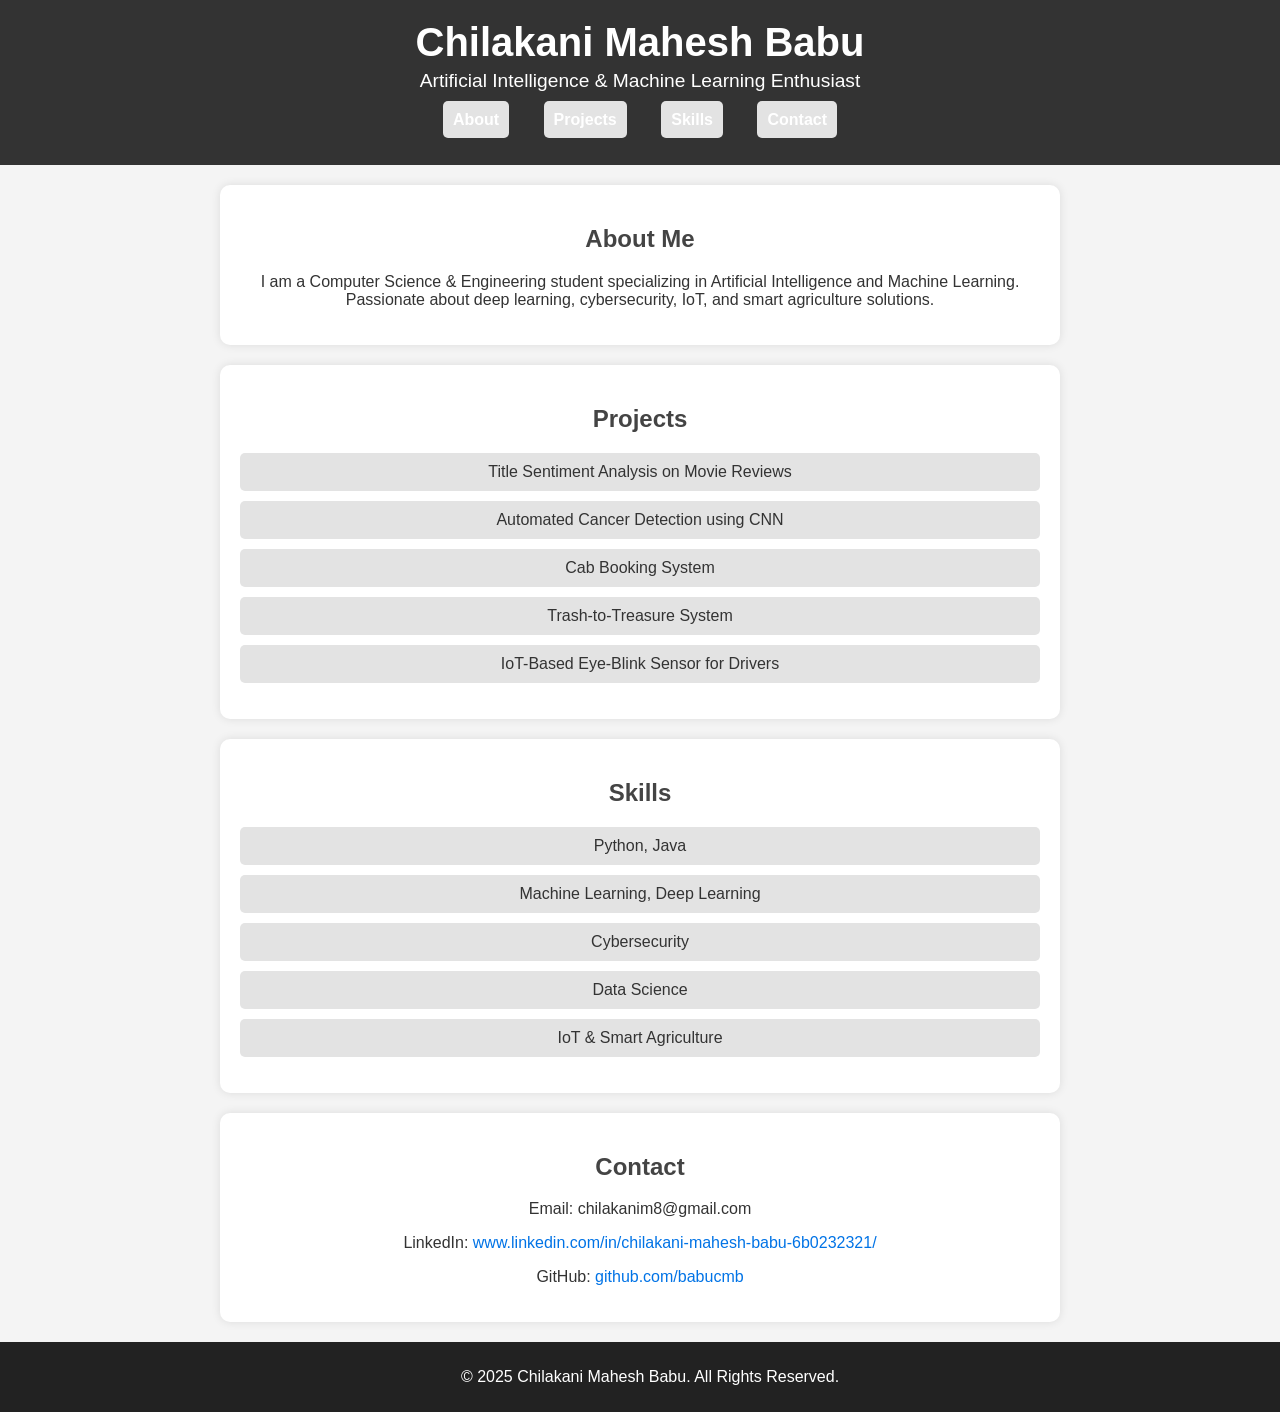
==== index.html @ f8e2cd4f "Update index.html" ====
<!DOCTYPE html>
<html lang="en">
<head>
    <meta charset="UTF-8">
    <meta name="viewport" content="width=device-width, initial-scale=1.0">
    <title>Chilakani Mahesh Babu | Portfolio</title>
    <link rel="stylesheet" href="style.css">
</head>
<body>
    <header>
        <h1>Chilakani Mahesh Babu</h1>
        <p>Artificial Intelligence & Machine Learning Enthusiast</p>
        <nav>
            <ul>
                <li><a href="#about">About</a></li>
                <li><a href="#projects">Projects</a></li>
                <li><a href="#skills">Skills</a></li>
                <li><a href="#contact">Contact</a></li>
            </ul>
        </nav>
    </header>

    <section id="about">
        <h2>About Me</h2>
        <p>I am a Computer Science & Engineering student specializing in Artificial Intelligence and Machine Learning. Passionate about deep learning, cybersecurity, IoT, and smart agriculture solutions.</p>
    </section>

    <section id="projects">
        <h2>Projects</h2>
        <ul>
            <li>Title Sentiment Analysis on Movie Reviews</li>
            <li>Automated Cancer Detection using CNN</li>
            <li>Cab Booking System</li>
            <li>Trash-to-Treasure System</li>
            <li>IoT-Based Eye-Blink Sensor for Drivers</li>
        </ul>
    </section>

    <section id="skills">
        <h2>Skills</h2>
        <ul>
            <li>Python, Java</li>
            <li>Machine Learning, Deep Learning</li>
            <li>Cybersecurity</li>
            <li>Data Science</li>
            <li>IoT & Smart Agriculture</li>
        </ul>
    </section>

    <section id="contact">
    <h2>Contact</h2>
    <p>Email: chilakanim8@gmail.com</p>
    <p>LinkedIn: <a href="https://www.linkedin.com/in/chilakani-mahesh-babu-6b0232321/" target="_blank">www.linkedin.com/in/chilakani-mahesh-babu-6b0232321/</a></p>
    <p>GitHub: <a href="https://github.com/babucmb" target="_blank">github.com/babucmb</a></p>
    
    </section>


    <footer>
        <p>&copy; 2025 Chilakani Mahesh Babu. All Rights Reserved.</p>
    </footer>
</body>
</html>
---- style.css ----
/* General Styles */
body {
    font-family: Arial, sans-serif;
    margin: 0;
    padding: 0;
    text-align: center;
    background-color: #f4f4f4;
    color: #333;
}

/* Header Styles */
header {
    background: #333;
    color: white;
    padding: 20px;
}

header h1 {
    margin: 0;
    font-size: 2.5em;
}

header p {
    font-size: 1.2em;
    margin-top: 5px;
}

/* Navigation Menu */
nav ul {
    list-style: none;
    padding: 0;
}

nav ul li {
    display: inline;
    margin: 0 15px;
}

nav ul li a {
    color: white;
    text-decoration: none;
    font-weight: bold;
}

nav ul li a:hover {
    text-decoration: underline;
}

/* Section Styling */
section {
    background: white;
    padding: 20px;
    margin: 20px auto;
    width: 80%;
    max-width: 800px;
    border-radius: 10px;
    box-shadow: 0px 0px 10px rgba(0, 0, 0, 0.1);
}

h2 {
    color: #444;
}

/* Project & Skills List */
ul {
    list-style: none;
    padding: 0;
}

ul li {
    background: #e3e3e3;
    margin: 10px 0;
    padding: 10px;
    border-radius: 5px;
}

/* Contact Section */
#contact a {
    color: #0073e6;
    text-decoration: none;
}

#contact a:hover {
    text-decoration: underline;
}

/* Footer Styles */
footer {
    background: #222;
    color: white;
    padding: 10px;
    position: relative;
    bottom: 0;
    width: 100%;
}
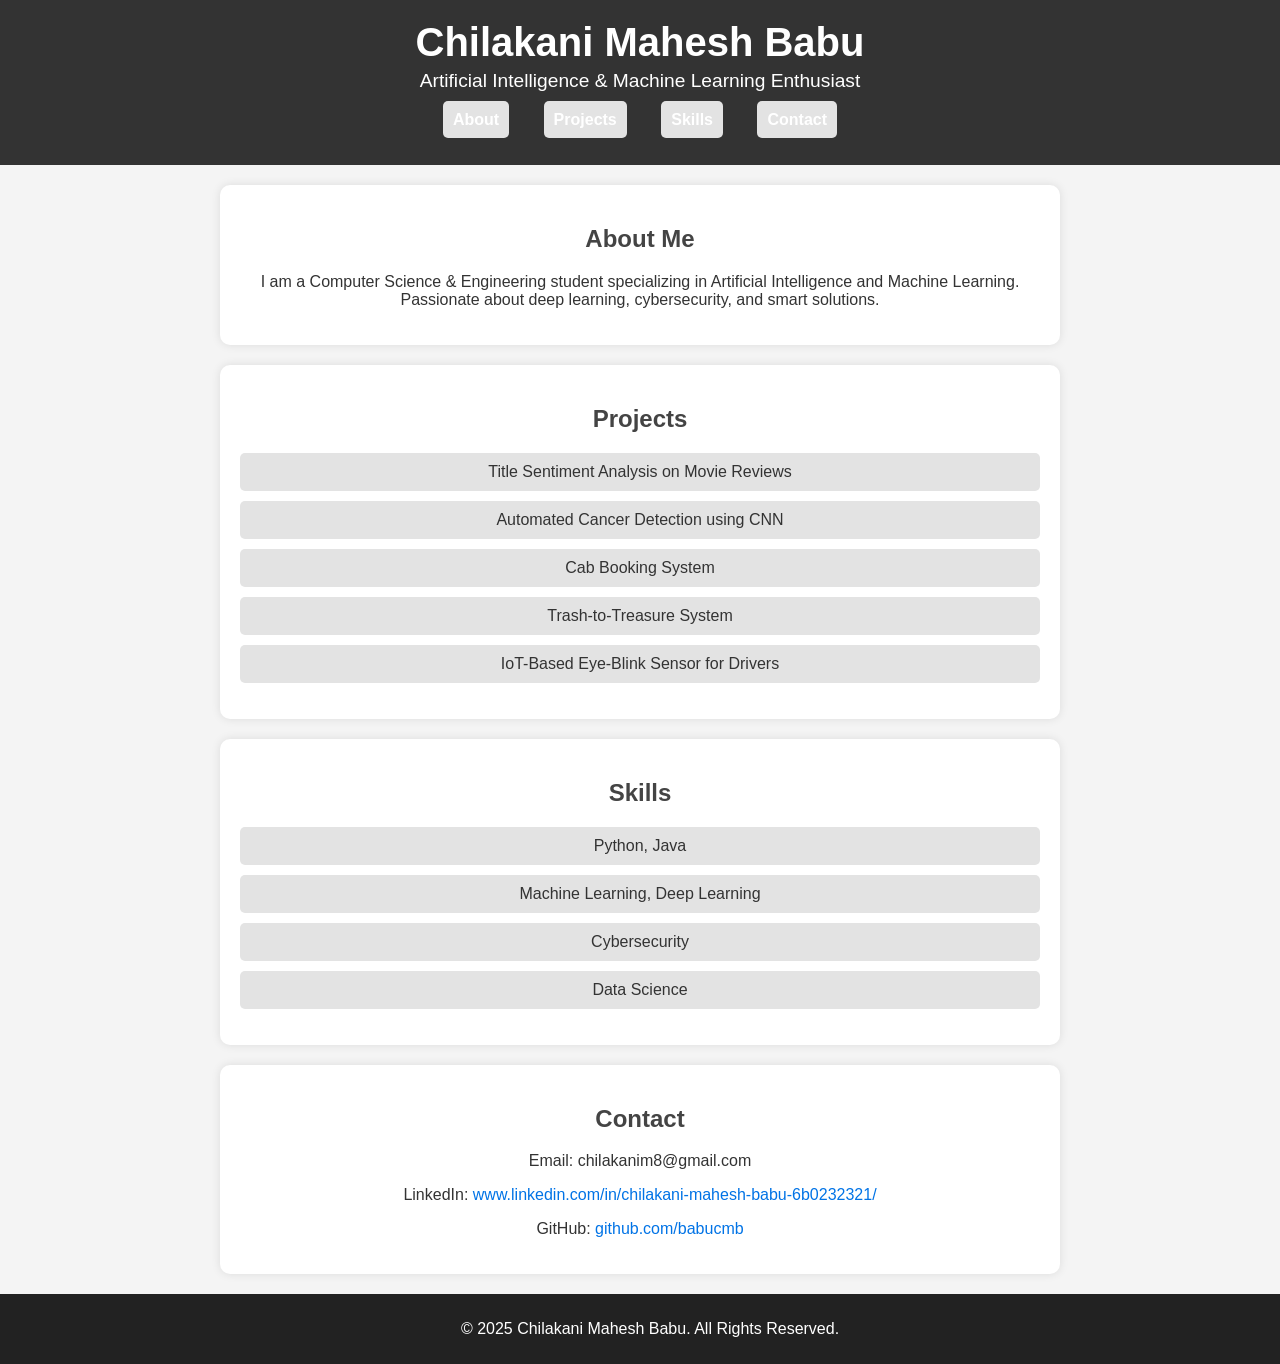
==== commit 5b76fa12: "Update index.html" ====
--- a/index.html
+++ b/index.html
@@ -22,7 +22,7 @@
 
     <section id="about">
         <h2>About Me</h2>
-        <p>I am a Computer Science & Engineering student specializing in Artificial Intelligence and Machine Learning. Passionate about deep learning, cybersecurity, IoT, and smart agriculture solutions.</p>
+        <p>I am a Computer Science & Engineering student specializing in Artificial Intelligence and Machine Learning. Passionate about deep learning, cybersecurity, and smart solutions.</p>
     </section>
 
     <section id="projects">
@@ -43,18 +43,15 @@
             <li>Machine Learning, Deep Learning</li>
             <li>Cybersecurity</li>
             <li>Data Science</li>
-            <li>IoT & Smart Agriculture</li>
         </ul>
     </section>
 
     <section id="contact">
-    <h2>Contact</h2>
-    <p>Email: chilakanim8@gmail.com</p>
-    <p>LinkedIn: <a href="https://www.linkedin.com/in/chilakani-mahesh-babu-6b0232321/" target="_blank">www.linkedin.com/in/chilakani-mahesh-babu-6b0232321/</a></p>
-    <p>GitHub: <a href="https://github.com/babucmb" target="_blank">github.com/babucmb</a></p>
-    
+        <h2>Contact</h2>
+        <p>Email: chilakanim8@gmail.com</p>
+        <p>LinkedIn: <a href="https://www.linkedin.com/in/chilakani-mahesh-babu-6b0232321/" target="_blank">www.linkedin.com/in/chilakani-mahesh-babu-6b0232321/</a></p>
+        <p>GitHub: <a href="https://github.com/babucmb" target="_blank">github.com/babucmb</a></p>
     </section>
-
 
     <footer>
         <p>&copy; 2025 Chilakani Mahesh Babu. All Rights Reserved.</p>
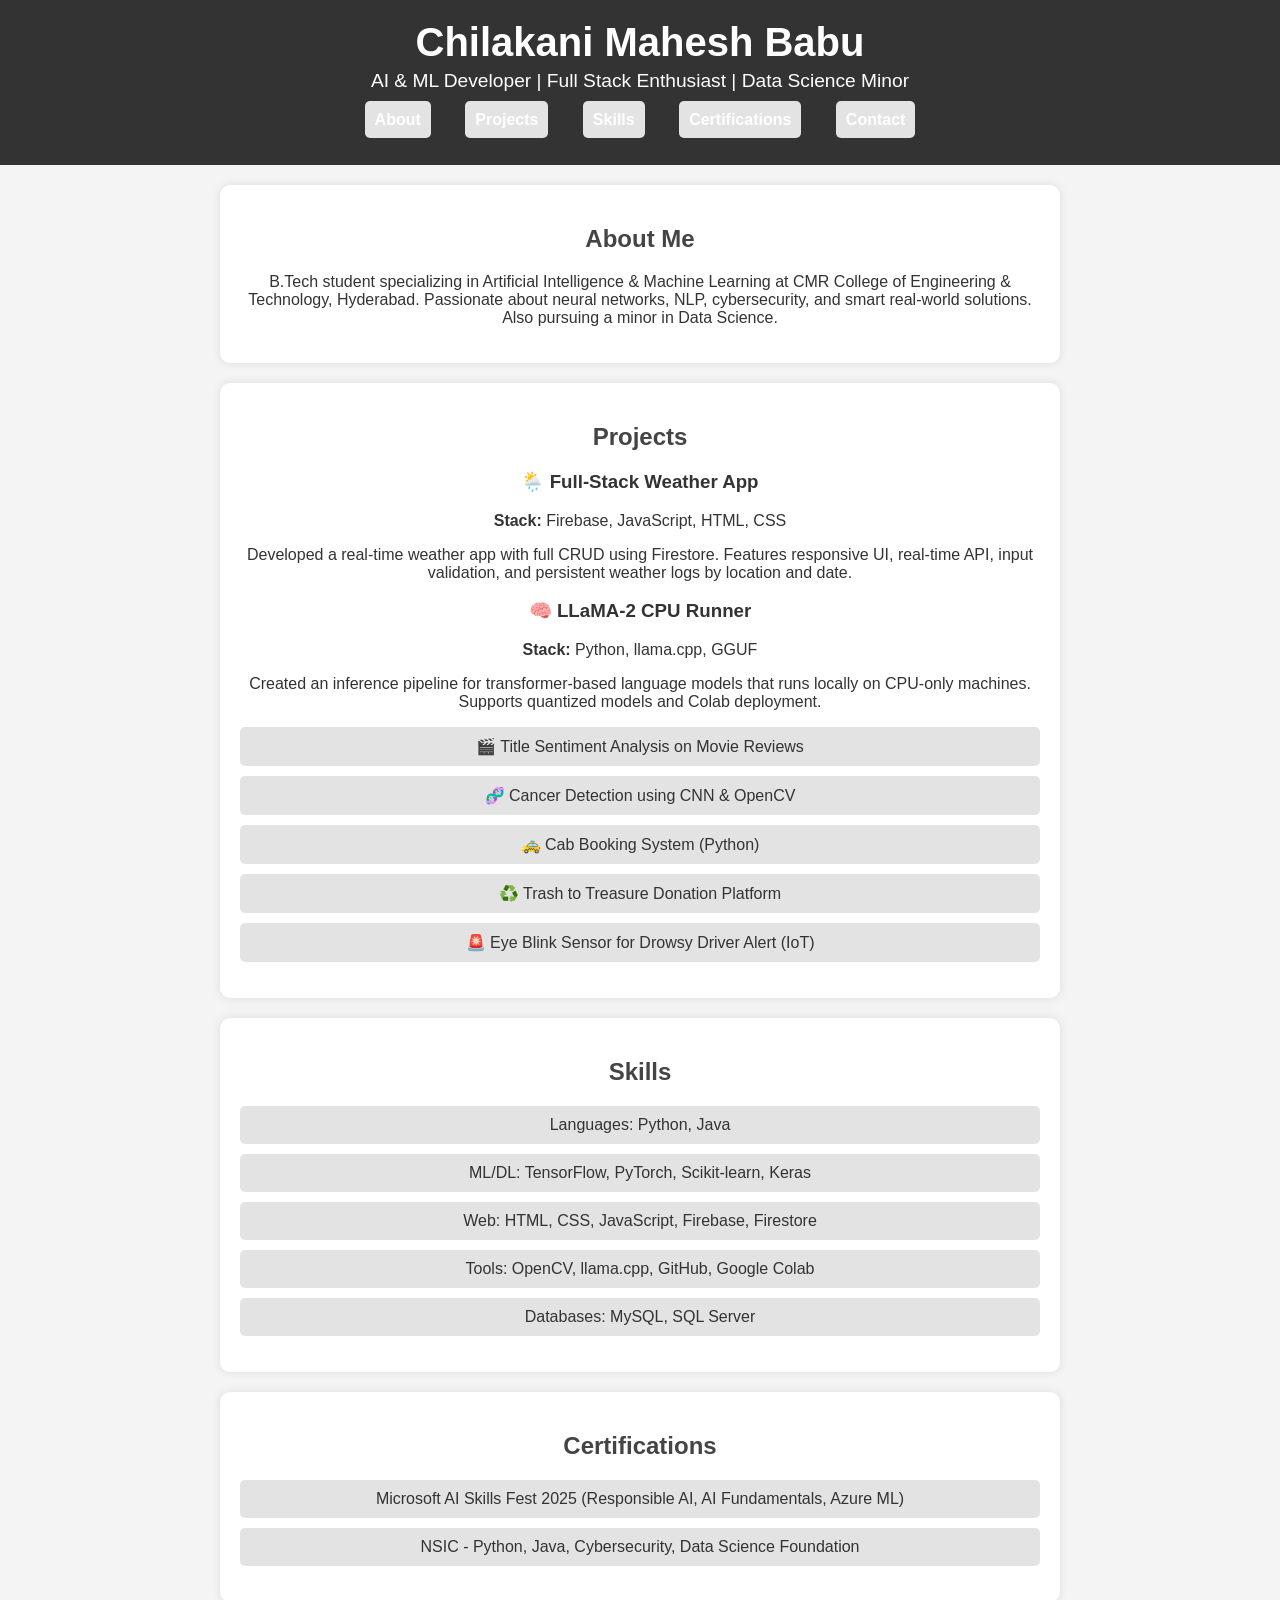
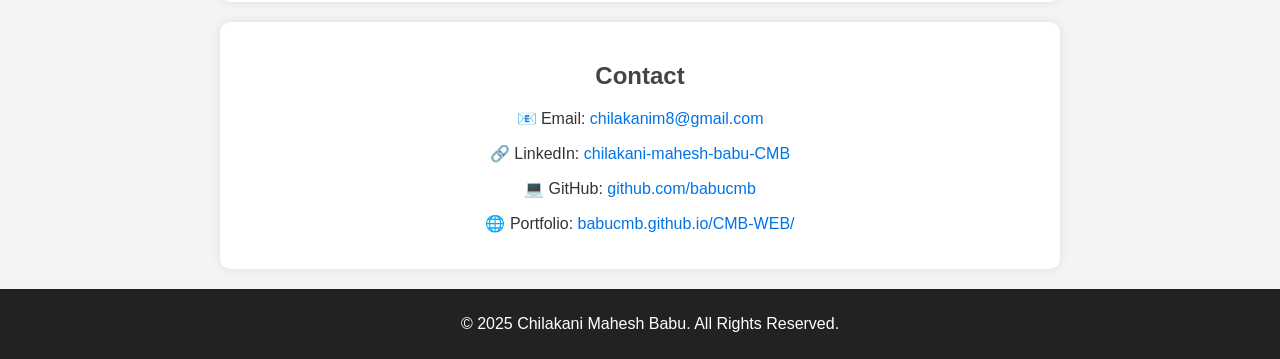
==== commit 5a57b5b9: "Update index.html" ====
--- a/index.html
+++ b/index.html
@@ -1,60 +1,81 @@
 <!DOCTYPE html>
 <html lang="en">
 <head>
-    <meta charset="UTF-8">
-    <meta name="viewport" content="width=device-width, initial-scale=1.0">
-    <title>Chilakani Mahesh Babu | Portfolio</title>
-    <link rel="stylesheet" href="style.css">
+  <meta charset="UTF-8" />
+  <meta name="viewport" content="width=device-width, initial-scale=1.0"/>
+  <title>Chilakani Mahesh Babu | AI/ML Portfolio</title>
+  <link rel="stylesheet" href="style.css"/>
 </head>
 <body>
-    <header>
-        <h1>Chilakani Mahesh Babu</h1>
-        <p>Artificial Intelligence & Machine Learning Enthusiast</p>
-        <nav>
-            <ul>
-                <li><a href="#about">About</a></li>
-                <li><a href="#projects">Projects</a></li>
-                <li><a href="#skills">Skills</a></li>
-                <li><a href="#contact">Contact</a></li>
-            </ul>
-        </nav>
-    </header>
+  <header>
+    <h1>Chilakani Mahesh Babu</h1>
+    <p>AI & ML Developer | Full Stack Enthusiast | Data Science Minor</p>
+    <nav>
+      <ul>
+        <li><a href="#about">About</a></li>
+        <li><a href="#projects">Projects</a></li>
+        <li><a href="#skills">Skills</a></li>
+        <li><a href="#certifications">Certifications</a></li>
+        <li><a href="#contact">Contact</a></li>
+      </ul>
+    </nav>
+  </header>
 
-    <section id="about">
-        <h2>About Me</h2>
-        <p>I am a Computer Science & Engineering student specializing in Artificial Intelligence and Machine Learning. Passionate about deep learning, cybersecurity, and smart solutions.</p>
-    </section>
+  <section id="about">
+    <h2>About Me</h2>
+    <p>B.Tech student specializing in Artificial Intelligence & Machine Learning at CMR College of Engineering & Technology, Hyderabad. Passionate about neural networks, NLP, cybersecurity, and smart real-world solutions. Also pursuing a minor in Data Science.</p>
+  </section>
 
-    <section id="projects">
-        <h2>Projects</h2>
-        <ul>
-            <li>Title Sentiment Analysis on Movie Reviews</li>
-            <li>Automated Cancer Detection using CNN</li>
-            <li>Cab Booking System</li>
-            <li>Trash-to-Treasure System</li>
-            <li>IoT-Based Eye-Blink Sensor for Drivers</li>
-        </ul>
-    </section>
+  <section id="projects">
+    <h2>Projects</h2>
+    <div class="project-card">
+      <h3>🌦️ Full-Stack Weather App</h3>
+      <p><strong>Stack:</strong> Firebase, JavaScript, HTML, CSS</p>
+      <p>Developed a real-time weather app with full CRUD using Firestore. Features responsive UI, real-time API, input validation, and persistent weather logs by location and date.</p>
+    </div>
+    <div class="project-card">
+      <h3>🧠 LLaMA-2 CPU Runner</h3>
+      <p><strong>Stack:</strong> Python, llama.cpp, GGUF</p>
+      <p>Created an inference pipeline for transformer-based language models that runs locally on CPU-only machines. Supports quantized models and Colab deployment.</p>
+    </div>
+    <ul>
+      <li>🎬 Title Sentiment Analysis on Movie Reviews</li>
+      <li>🧬 Cancer Detection using CNN & OpenCV</li>
+      <li>🚕 Cab Booking System (Python)</li>
+      <li>♻️ Trash to Treasure Donation Platform</li>
+      <li>🚨 Eye Blink Sensor for Drowsy Driver Alert (IoT)</li>
+    </ul>
+  </section>
 
-    <section id="skills">
-        <h2>Skills</h2>
-        <ul>
-            <li>Python, Java</li>
-            <li>Machine Learning, Deep Learning</li>
-            <li>Cybersecurity</li>
-            <li>Data Science</li>
-        </ul>
-    </section>
+  <section id="skills">
+    <h2>Skills</h2>
+    <ul class="skills-list">
+      <li>Languages: Python, Java</li>
+      <li>ML/DL: TensorFlow, PyTorch, Scikit-learn, Keras</li>
+      <li>Web: HTML, CSS, JavaScript, Firebase, Firestore</li>
+      <li>Tools: OpenCV, llama.cpp, GitHub, Google Colab</li>
+      <li>Databases: MySQL, SQL Server</li>
+    </ul>
+  </section>
 
-    <section id="contact">
-        <h2>Contact</h2>
-        <p>Email: chilakanim8@gmail.com</p>
-        <p>LinkedIn: <a href="https://www.linkedin.com/in/chilakani-mahesh-babu-6b0232321/" target="_blank">www.linkedin.com/in/chilakani-mahesh-babu-6b0232321/</a></p>
-        <p>GitHub: <a href="https://github.com/babucmb" target="_blank">github.com/babucmb</a></p>
-    </section>
+  <section id="certifications">
+    <h2>Certifications</h2>
+    <ul class="skills-list">
+      <li>Microsoft AI Skills Fest 2025 (Responsible AI, AI Fundamentals, Azure ML)</li>
+      <li>NSIC - Python, Java, Cybersecurity, Data Science Foundation</li>
+    </ul>
+  </section>
 
-    <footer>
-        <p>&copy; 2025 Chilakani Mahesh Babu. All Rights Reserved.</p>
-    </footer>
+  <section id="contact">
+    <h2>Contact</h2>
+    <p>📧 Email: <a href="mailto:chilakanim8@gmail.com">chilakanim8@gmail.com</a></p>
+    <p>🔗 LinkedIn: <a href="https://linkedin.com/in/chilakani-mahesh-babu-CMB" target="_blank">chilakani-mahesh-babu-CMB</a></p>
+    <p>💻 GitHub: <a href="https://github.com/babucmb" target="_blank">github.com/babucmb</a></p>
+    <p>🌐 Portfolio: <a href="https://babucmb.github.io/CMB-WEB/" target="_blank">babucmb.github.io/CMB-WEB/</a></p>
+  </section>
+
+  <footer>
+    <p>&copy; 2025 Chilakani Mahesh Babu. All Rights Reserved.</p>
+  </footer>
 </body>
 </html>
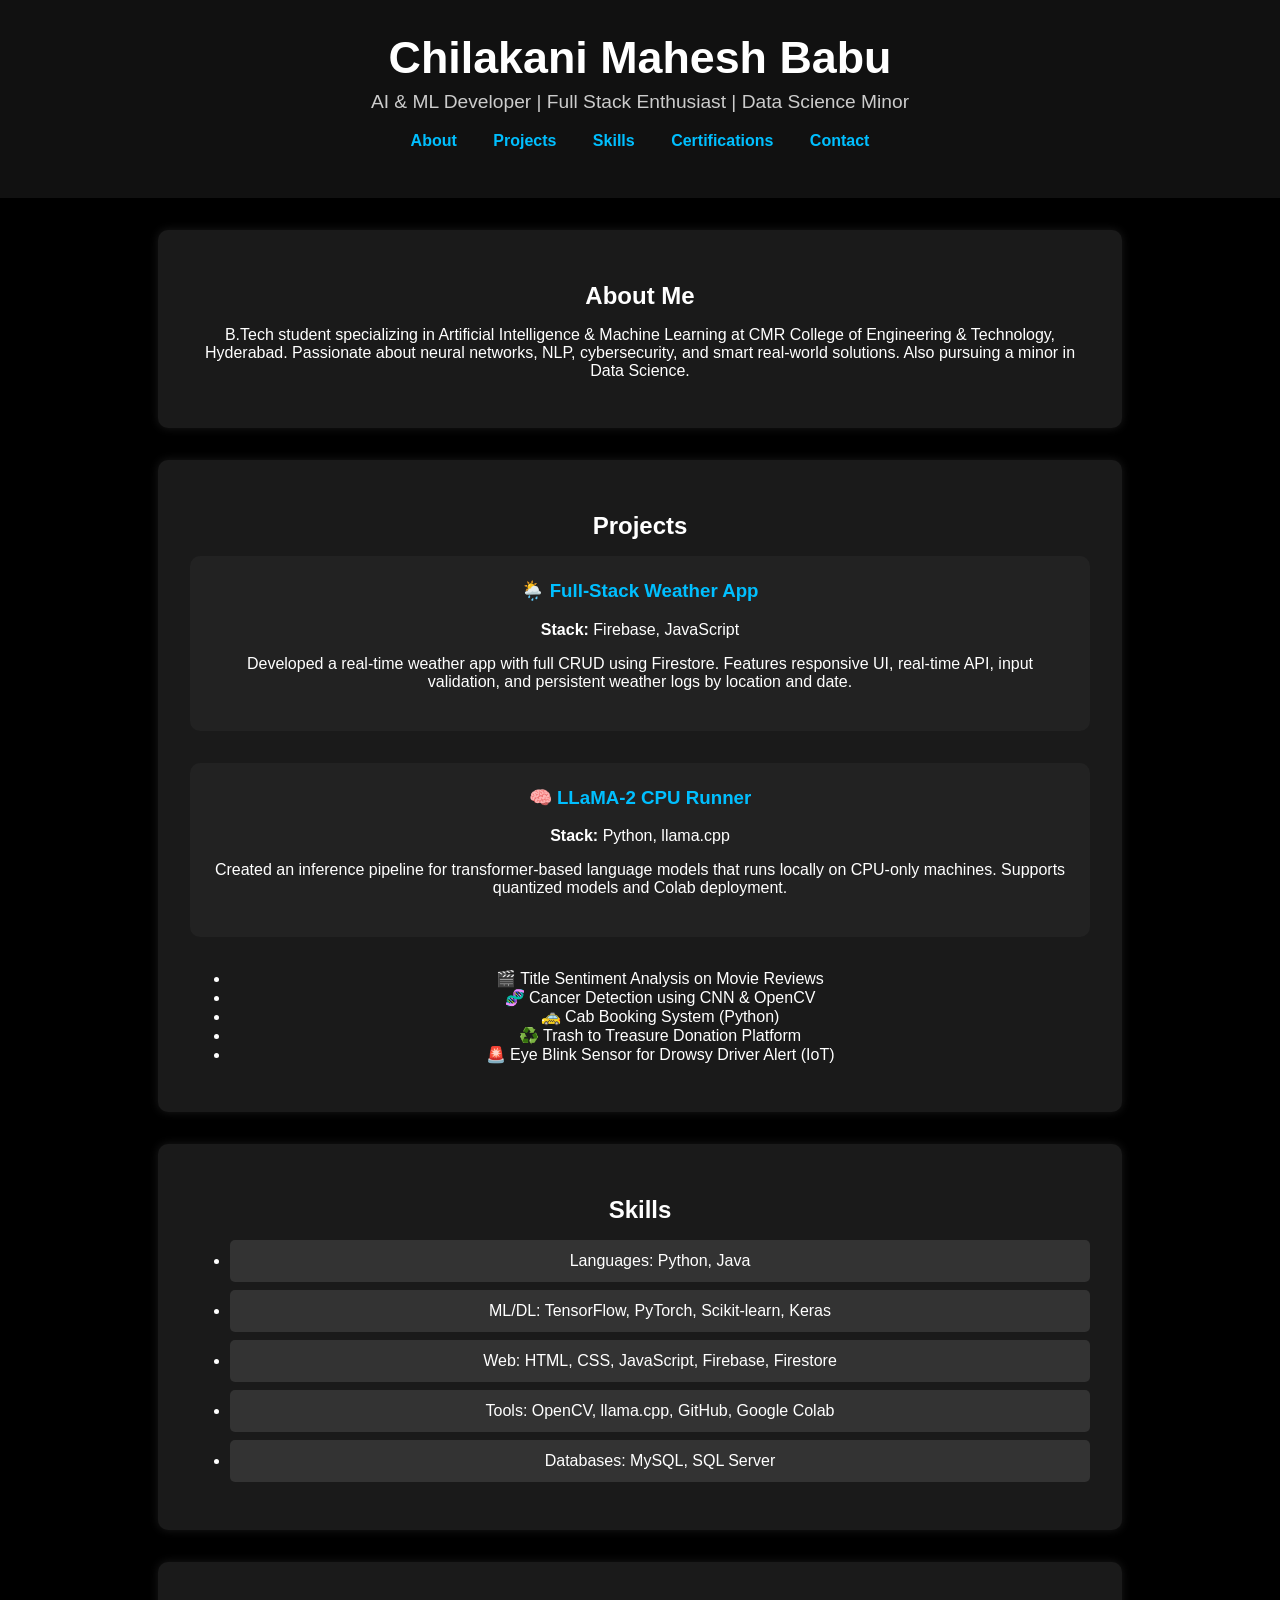
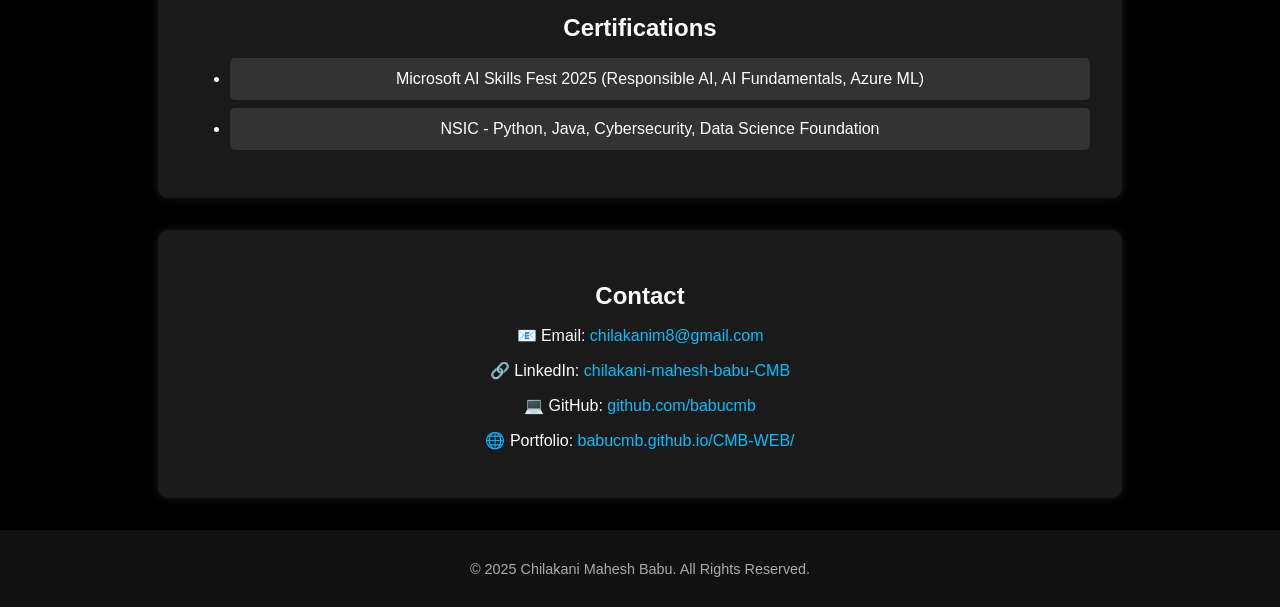
==== commit 631660f2: "Update index.html" ====
--- a/index.html
+++ b/index.html
@@ -30,12 +30,12 @@
     <h2>Projects</h2>
     <div class="project-card">
       <h3>🌦️ Full-Stack Weather App</h3>
-      <p><strong>Stack:</strong> Firebase, JavaScript, HTML, CSS</p>
+      <p><strong>Stack:</strong> Firebase, JavaScript</p>
       <p>Developed a real-time weather app with full CRUD using Firestore. Features responsive UI, real-time API, input validation, and persistent weather logs by location and date.</p>
     </div>
     <div class="project-card">
       <h3>🧠 LLaMA-2 CPU Runner</h3>
-      <p><strong>Stack:</strong> Python, llama.cpp, GGUF</p>
+      <p><strong>Stack:</strong> Python, llama.cpp</p>
       <p>Created an inference pipeline for transformer-based language models that runs locally on CPU-only machines. Supports quantized models and Colab deployment.</p>
     </div>
     <ul>
--- a/style.css
+++ b/style.css
@@ -1,95 +1,90 @@
-/* General Styles */
+/* Base Styling */
 body {
-    font-family: Arial, sans-serif;
-    margin: 0;
-    padding: 0;
-    text-align: center;
-    background-color: #f4f4f4;
-    color: #333;
+  margin: 0;
+  font-family: 'Segoe UI', Tahoma, Geneva, Verdana, sans-serif;
+  background-color: #000000;
+  color: #ffffff;
+  text-align: center;
 }
 
-/* Header Styles */
-header {
-    background: #333;
-    color: white;
-    padding: 20px;
+a {
+  color: #00bfff;
+  text-decoration: none;
+}
+a:hover {
+  text-decoration: underline;
 }
 
+/* Header */
+header {
+  background: #111;
+  padding: 2rem;
+}
 header h1 {
-    margin: 0;
-    font-size: 2.5em;
+  font-size: 2.8rem;
+  margin: 0;
 }
-
 header p {
-    font-size: 1.2em;
-    margin-top: 5px;
+  font-size: 1.2rem;
+  margin-top: 0.5rem;
+  color: #cccccc;
 }
-
-/* Navigation Menu */
 nav ul {
-    list-style: none;
-    padding: 0;
+  list-style: none;
+  padding: 0;
+  margin-top: 1rem;
 }
-
 nav ul li {
-    display: inline;
-    margin: 0 15px;
+  display: inline;
+  margin: 0 1rem;
 }
-
 nav ul li a {
-    color: white;
-    text-decoration: none;
-    font-weight: bold;
-}
-
-nav ul li a:hover {
-    text-decoration: underline;
+  font-weight: bold;
 }
 
 /* Section Styling */
 section {
-    background: white;
-    padding: 20px;
-    margin: 20px auto;
-    width: 80%;
-    max-width: 800px;
-    border-radius: 10px;
-    box-shadow: 0px 0px 10px rgba(0, 0, 0, 0.1);
+  margin: 2rem auto;
+  padding: 2rem;
+  max-width: 900px;
+  background: #1a1a1a;
+  border-radius: 10px;
+  box-shadow: 0 0 10px rgba(255, 255, 255, 0.1);
+}
+h2 {
+  color: #ffffff;
+  margin-bottom: 1rem;
 }
 
-h2 {
-    color: #444;
+/* Project Cards */
+.project-card {
+  background: #222;
+  padding: 1.5rem;
+  margin-bottom: 2rem;
+  border-radius: 10px;
+  transition: all 0.3s ease-in-out;
+}
+.project-card:hover {
+  transform: scale(1.02);
+  box-shadow: 0 0 20px #00bfff50;
+}
+.project-card h3 {
+  color: #00bfff;
+  margin-top: 0;
 }
 
-/* Project & Skills List */
-ul {
-    list-style: none;
-    padding: 0;
+/* Skills & Certs */
+.skills-list li {
+  background: #333;
+  padding: 0.75rem;
+  margin: 0.5rem 0;
+  border-radius: 5px;
 }
 
-ul li {
-    background: #e3e3e3;
-    margin: 10px 0;
-    padding: 10px;
-    border-radius: 5px;
+/* Footer */
+footer {
+  background: #111;
+  padding: 1rem;
+  font-size: 0.9rem;
+  color: #aaa;
 }
-
-/* Contact Section */
-#contact a {
-    color: #0073e6;
-    text-decoration: none;
-}
-
-#contact a:hover {
-    text-decoration: underline;
-}
-
-/* Footer Styles */
-footer {
-    background: #222;
-    color: white;
-    padding: 10px;
-    position: relative;
-    bottom: 0;
-    width: 100%;
-}
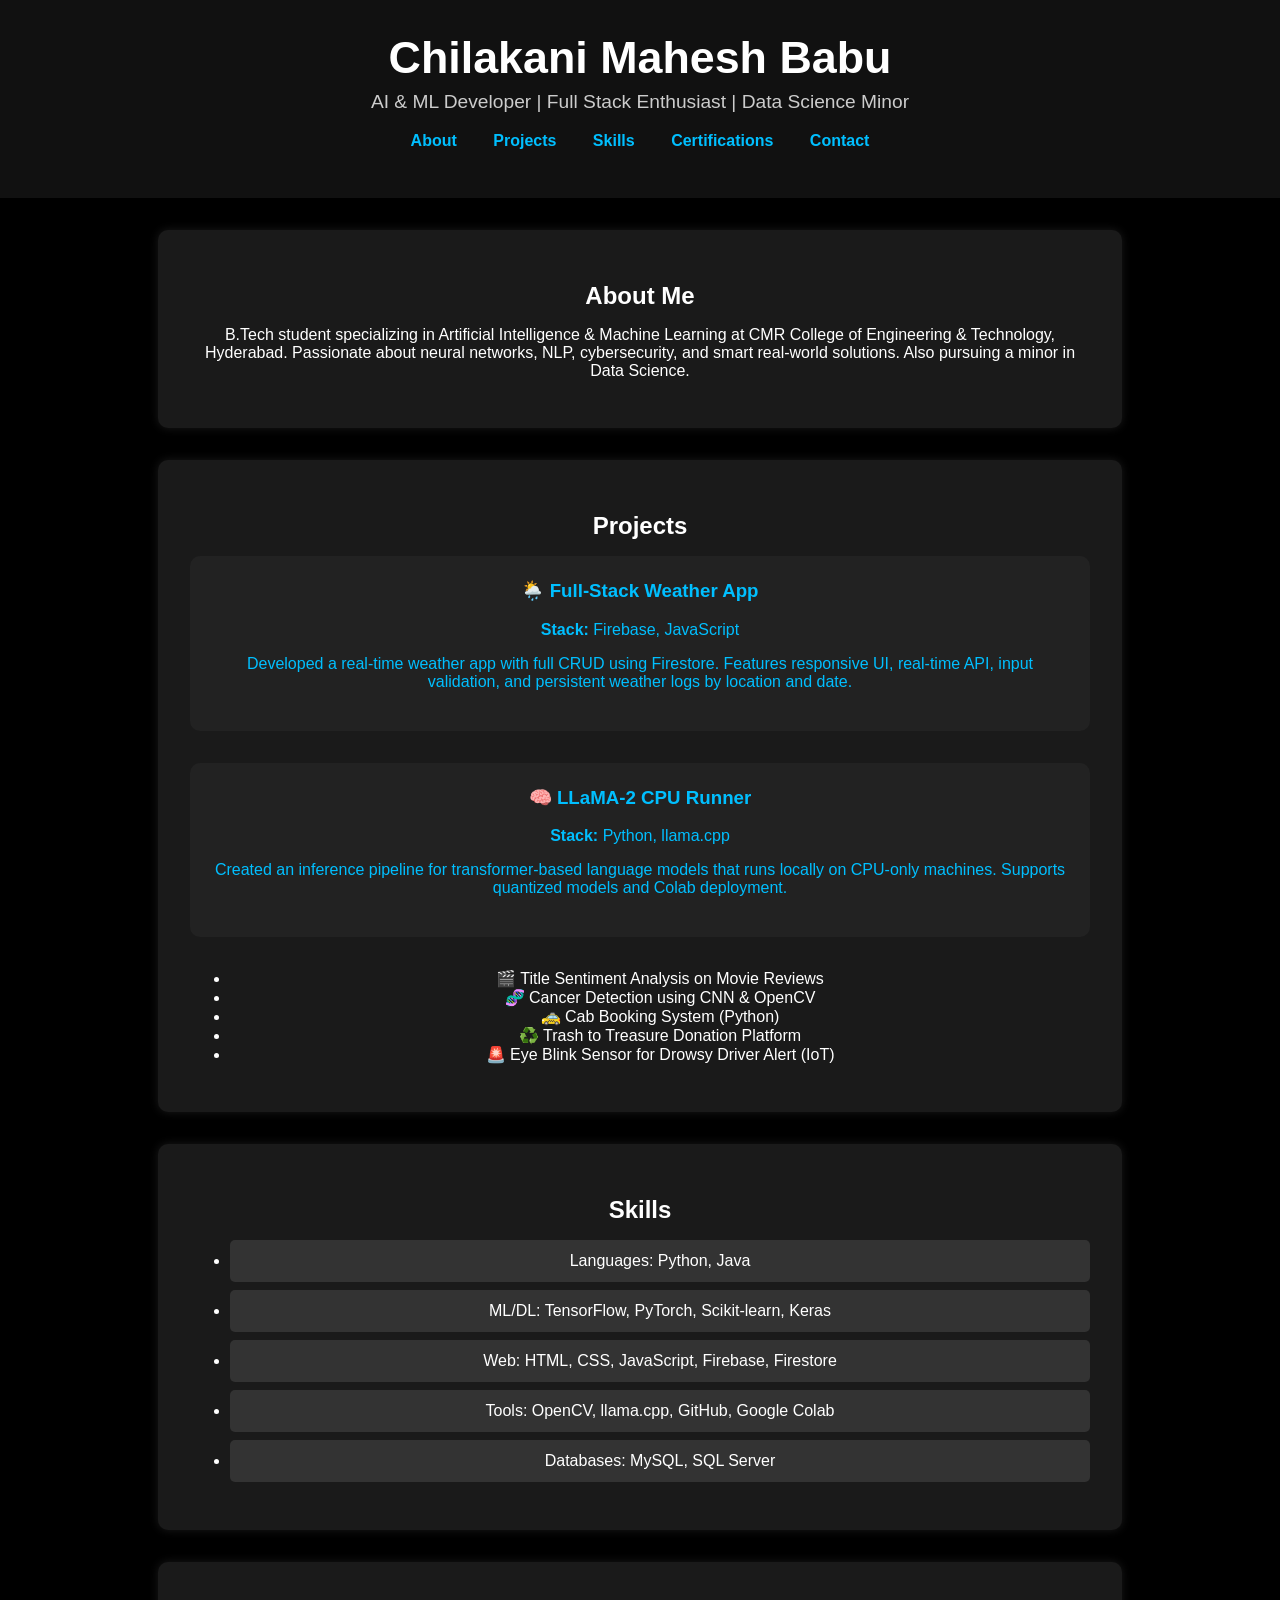
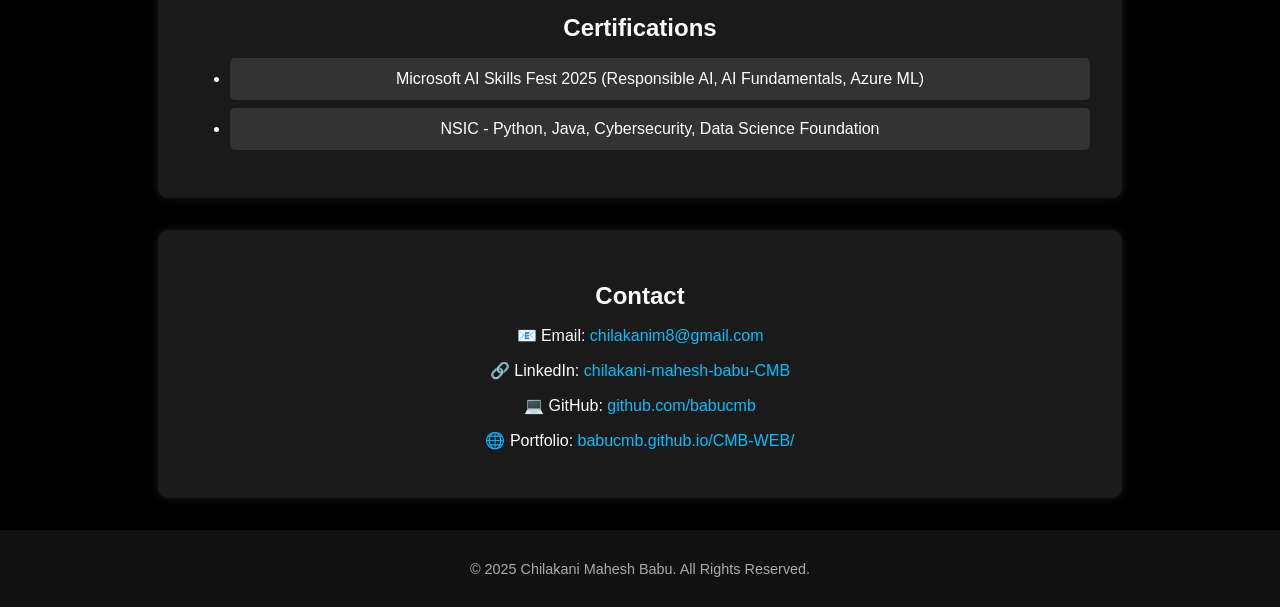
==== commit ab08cf31: "Update index.html" ====
--- a/index.html
+++ b/index.html
@@ -28,16 +28,23 @@
 
   <section id="projects">
     <h2>Projects</h2>
-    <div class="project-card">
-      <h3>🌦️ Full-Stack Weather App</h3>
-      <p><strong>Stack:</strong> Firebase, JavaScript</p>
-      <p>Developed a real-time weather app with full CRUD using Firestore. Features responsive UI, real-time API, input validation, and persistent weather logs by location and date.</p>
-    </div>
-    <div class="project-card">
-      <h3>🧠 LLaMA-2 CPU Runner</h3>
-      <p><strong>Stack:</strong> Python, llama.cpp</p>
-      <p>Created an inference pipeline for transformer-based language models that runs locally on CPU-only machines. Supports quantized models and Colab deployment.</p>
-    </div>
+
+    <a href="https://github.com/babucmb/weather_app_task_intern" target="_blank" class="project-link">
+      <div class="project-card">
+        <h3>🌦️ Full-Stack Weather App</h3>
+        <p><strong>Stack:</strong> Firebase, JavaScript</p>
+        <p>Developed a real-time weather app with full CRUD using Firestore. Features responsive UI, real-time API, input validation, and persistent weather logs by location and date.</p>
+      </div>
+    </a>
+
+    <a href="https://github.com/babucmb/LLaMA-2-CPU-Runner" target="_blank" class="project-link">
+      <div class="project-card">
+        <h3>🧠 LLaMA-2 CPU Runner</h3>
+        <p><strong>Stack:</strong> Python, llama.cpp</p>
+        <p>Created an inference pipeline for transformer-based language models that runs locally on CPU-only machines. Supports quantized models and Colab deployment.</p>
+      </div>
+    </a>
+
     <ul>
       <li>🎬 Title Sentiment Analysis on Movie Reviews</li>
       <li>🧬 Cancer Detection using CNN & OpenCV</li>
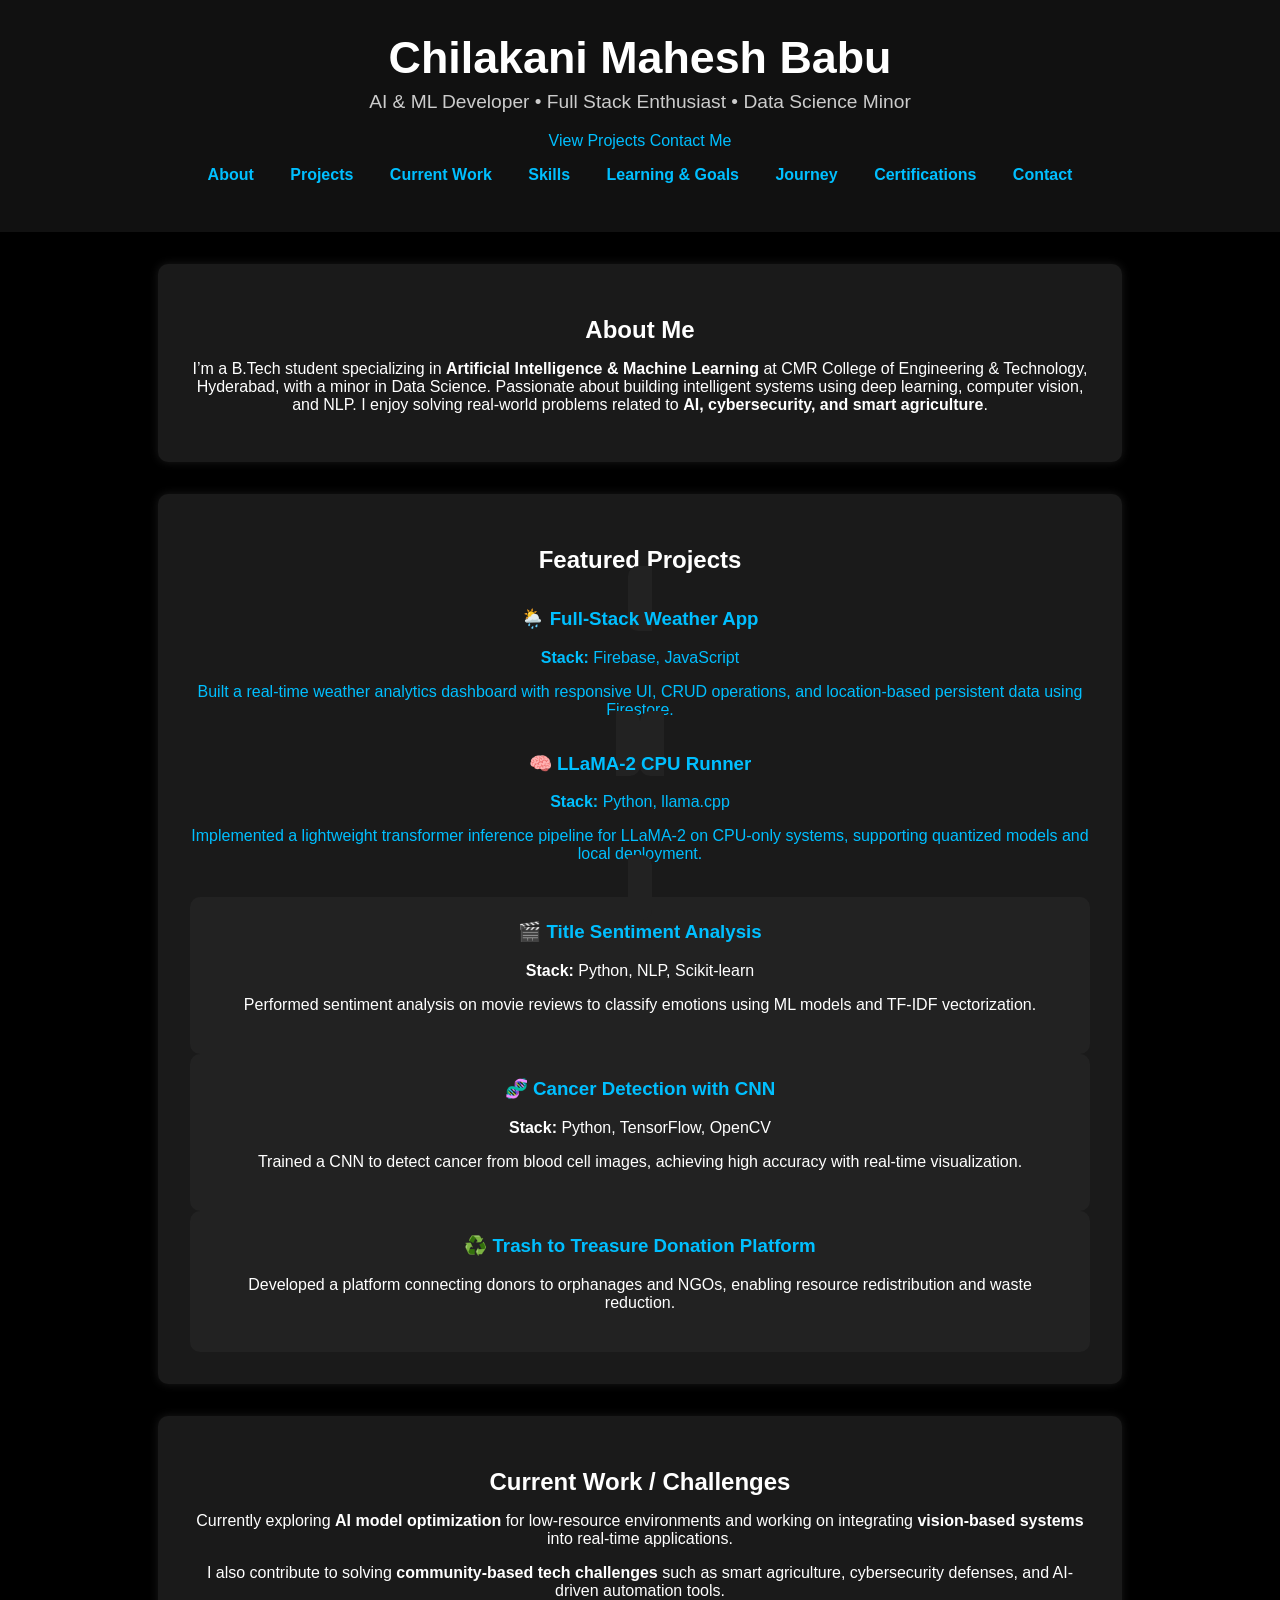
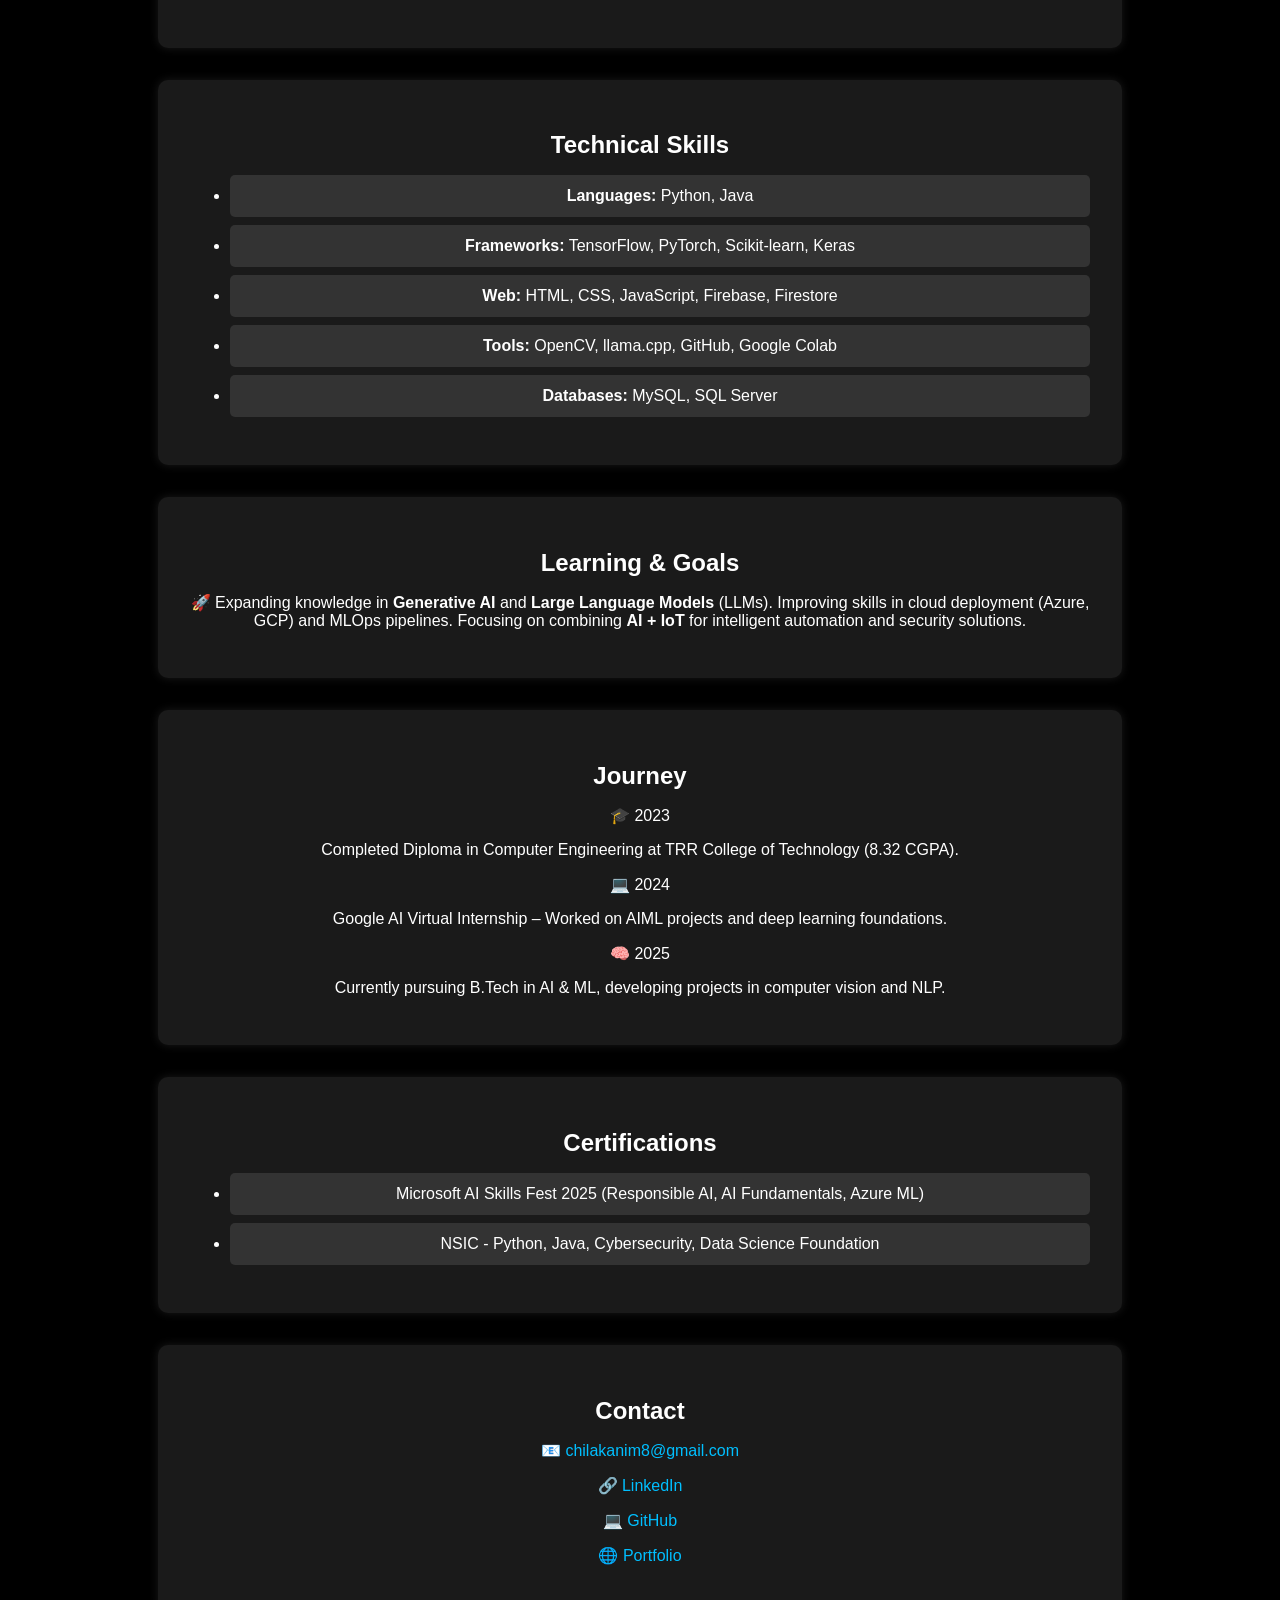
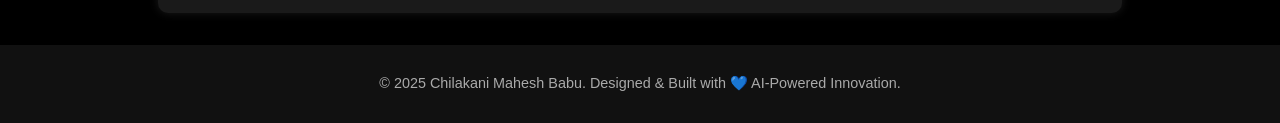
==== commit 9b69728a: "Update index.html" ====
--- a/index.html
+++ b/index.html
@@ -2,69 +2,138 @@
 <html lang="en">
 <head>
   <meta charset="UTF-8" />
-  <meta name="viewport" content="width=device-width, initial-scale=1.0"/>
-  <title>Chilakani Mahesh Babu | AI/ML Portfolio</title>
-  <link rel="stylesheet" href="style.css"/>
+  <meta name="viewport" content="width=device-width, initial-scale=1.0" />
+  <title>Chilakani Mahesh Babu | AI/ML Developer Portfolio</title>
+  <link rel="stylesheet" href="style.css" />
 </head>
 <body>
-  <header>
-    <h1>Chilakani Mahesh Babu</h1>
-    <p>AI & ML Developer | Full Stack Enthusiast | Data Science Minor</p>
+  <header class="hero">
+    <div class="hero-content">
+      <h1 class="glow">Chilakani Mahesh Babu</h1>
+      <p class="tagline">AI & ML Developer • Full Stack Enthusiast • Data Science Minor</p>
+      <div class="cta-buttons">
+        <a href="#projects" class="btn">View Projects</a>
+        <a href="#contact" class="btn btn-outline">Contact Me</a>
+      </div>
+    </div>
     <nav>
       <ul>
         <li><a href="#about">About</a></li>
         <li><a href="#projects">Projects</a></li>
+        <li><a href="#current">Current Work</a></li>
         <li><a href="#skills">Skills</a></li>
+        <li><a href="#learning">Learning & Goals</a></li>
+        <li><a href="#timeline">Journey</a></li>
         <li><a href="#certifications">Certifications</a></li>
         <li><a href="#contact">Contact</a></li>
       </ul>
     </nav>
   </header>
 
+  <!-- ABOUT -->
   <section id="about">
     <h2>About Me</h2>
-    <p>B.Tech student specializing in Artificial Intelligence & Machine Learning at CMR College of Engineering & Technology, Hyderabad. Passionate about neural networks, NLP, cybersecurity, and smart real-world solutions. Also pursuing a minor in Data Science.</p>
+    <p>
+      I’m a B.Tech student specializing in <strong>Artificial Intelligence & Machine Learning</strong> at
+      CMR College of Engineering & Technology, Hyderabad, with a minor in Data Science. 
+      Passionate about building intelligent systems using deep learning, computer vision, and NLP.
+      I enjoy solving real-world problems related to <strong>AI, cybersecurity, and smart agriculture</strong>.
+    </p>
   </section>
 
+  <!-- PROJECTS -->
   <section id="projects">
-    <h2>Projects</h2>
+    <h2>Featured Projects</h2>
 
-    <a href="https://github.com/babucmb/weather_app_task_intern" target="_blank" class="project-link">
-      <div class="project-card">
+    <div class="project-grid">
+      <a href="https://github.com/babucmb/weather_app_task_intern" target="_blank" class="project-card">
         <h3>🌦️ Full-Stack Weather App</h3>
         <p><strong>Stack:</strong> Firebase, JavaScript</p>
-        <p>Developed a real-time weather app with full CRUD using Firestore. Features responsive UI, real-time API, input validation, and persistent weather logs by location and date.</p>
-      </div>
-    </a>
+        <p>Built a real-time weather analytics dashboard with responsive UI, CRUD operations, 
+        and location-based persistent data using Firestore.</p>
+      </a>
 
-    <a href="https://github.com/babucmb/LLaMA-2-CPU-Runner" target="_blank" class="project-link">
-      <div class="project-card">
+      <a href="https://github.com/babucmb/LLaMA-2-CPU-Runner" target="_blank" class="project-card">
         <h3>🧠 LLaMA-2 CPU Runner</h3>
         <p><strong>Stack:</strong> Python, llama.cpp</p>
-        <p>Created an inference pipeline for transformer-based language models that runs locally on CPU-only machines. Supports quantized models and Colab deployment.</p>
+        <p>Implemented a lightweight transformer inference pipeline for LLaMA-2 on CPU-only systems, 
+        supporting quantized models and local deployment.</p>
+      </a>
+
+      <div class="project-card">
+        <h3>🎬 Title Sentiment Analysis</h3>
+        <p><strong>Stack:</strong> Python, NLP, Scikit-learn</p>
+        <p>Performed sentiment analysis on movie reviews to classify emotions using ML models and TF-IDF vectorization.</p>
       </div>
-    </a>
 
-    <ul>
-      <li>🎬 Title Sentiment Analysis on Movie Reviews</li>
-      <li>🧬 Cancer Detection using CNN & OpenCV</li>
-      <li>🚕 Cab Booking System (Python)</li>
-      <li>♻️ Trash to Treasure Donation Platform</li>
-      <li>🚨 Eye Blink Sensor for Drowsy Driver Alert (IoT)</li>
+      <div class="project-card">
+        <h3>🧬 Cancer Detection with CNN</h3>
+        <p><strong>Stack:</strong> Python, TensorFlow, OpenCV</p>
+        <p>Trained a CNN to detect cancer from blood cell images, achieving high accuracy with real-time visualization.</p>
+      </div>
+
+      <div class="project-card">
+        <h3>♻️ Trash to Treasure Donation Platform</h3>
+        <p>Developed a platform connecting donors to orphanages and NGOs, enabling resource redistribution and waste reduction.</p>
+      </div>
+    </div>
+  </section>
+
+  <!-- CURRENT WORK -->
+  <section id="current">
+    <h2>Current Work / Challenges</h2>
+    <p>
+      Currently exploring <strong>AI model optimization</strong> for low-resource environments and 
+      working on integrating <strong>vision-based systems</strong> into real-time applications.
+    </p>
+    <p>
+      I also contribute to solving <strong>community-based tech challenges</strong> such as smart agriculture, 
+      cybersecurity defenses, and AI-driven automation tools.
+    </p>
+  </section>
+
+  <!-- SKILLS -->
+  <section id="skills">
+    <h2>Technical Skills</h2>
+    <ul class="skills-list">
+      <li><strong>Languages:</strong> Python, Java</li>
+      <li><strong>Frameworks:</strong> TensorFlow, PyTorch, Scikit-learn, Keras</li>
+      <li><strong>Web:</strong> HTML, CSS, JavaScript, Firebase, Firestore</li>
+      <li><strong>Tools:</strong> OpenCV, llama.cpp, GitHub, Google Colab</li>
+      <li><strong>Databases:</strong> MySQL, SQL Server</li>
     </ul>
   </section>
 
-  <section id="skills">
-    <h2>Skills</h2>
-    <ul class="skills-list">
-      <li>Languages: Python, Java</li>
-      <li>ML/DL: TensorFlow, PyTorch, Scikit-learn, Keras</li>
-      <li>Web: HTML, CSS, JavaScript, Firebase, Firestore</li>
-      <li>Tools: OpenCV, llama.cpp, GitHub, Google Colab</li>
-      <li>Databases: MySQL, SQL Server</li>
-    </ul>
+  <!-- LEARNING -->
+  <section id="learning">
+    <h2>Learning & Goals</h2>
+    <p>
+      🚀 Expanding knowledge in <strong>Generative AI</strong> and <strong>Large Language Models</strong> (LLMs).  
+      Improving skills in cloud deployment (Azure, GCP) and MLOps pipelines.  
+      Focusing on combining <strong>AI + IoT</strong> for intelligent automation and security solutions.
+    </p>
   </section>
 
+  <!-- TIMELINE -->
+  <section id="timeline">
+    <h2>Journey</h2>
+    <div class="timeline">
+      <div class="timeline-item">
+        <span>🎓 2023</span>
+        <p>Completed Diploma in Computer Engineering at TRR College of Technology (8.32 CGPA).</p>
+      </div>
+      <div class="timeline-item">
+        <span>💻 2024</span>
+        <p>Google AI Virtual Internship – Worked on AIML projects and deep learning foundations.</p>
+      </div>
+      <div class="timeline-item">
+        <span>🧠 2025</span>
+        <p>Currently pursuing B.Tech in AI & ML, developing projects in computer vision and NLP.</p>
+      </div>
+    </div>
+  </section>
+
+  <!-- CERTIFICATIONS -->
   <section id="certifications">
     <h2>Certifications</h2>
     <ul class="skills-list">
@@ -73,16 +142,17 @@
     </ul>
   </section>
 
+  <!-- CONTACT -->
   <section id="contact">
     <h2>Contact</h2>
-    <p>📧 Email: <a href="mailto:chilakanim8@gmail.com">chilakanim8@gmail.com</a></p>
-    <p>🔗 LinkedIn: <a href="https://linkedin.com/in/chilakani-mahesh-babu-CMB" target="_blank">chilakani-mahesh-babu-CMB</a></p>
-    <p>💻 GitHub: <a href="https://github.com/babucmb" target="_blank">github.com/babucmb</a></p>
-    <p>🌐 Portfolio: <a href="https://babucmb.github.io/CMB-WEB/" target="_blank">babucmb.github.io/CMB-WEB/</a></p>
+    <p>📧 <a href="mailto:chilakanim8@gmail.com">chilakanim8@gmail.com</a></p>
+    <p>🔗 <a href="https://linkedin.com/in/chilakani-mahesh-babu-CMB" target="_blank">LinkedIn</a></p>
+    <p>💻 <a href="https://github.com/babucmb" target="_blank">GitHub</a></p>
+    <p>🌐 <a href="https://babucmb.github.io/CMB-WEB/" target="_blank">Portfolio</a></p>
   </section>
 
   <footer>
-    <p>&copy; 2025 Chilakani Mahesh Babu. All Rights Reserved.</p>
+    <p>&copy; 2025 Chilakani Mahesh Babu. Designed & Built with 💙 AI-Powered Innovation.</p>
   </footer>
 </body>
 </html>
--- a/style.css
+++ b/style.css
@@ -42,7 +42,7 @@
   font-weight: bold;
 }
 
-/* Section Styling */
+/* Sections */
 section {
   margin: 2rem auto;
   padding: 2rem;
@@ -56,24 +56,29 @@
   margin-bottom: 1rem;
 }
 
-/* Project Cards */
+/* Clickable Projects */
+.project-link {
+  display: block;
+  margin-bottom: 1.5rem;
+  text-decoration: none;
+  color: inherit;
+}
 .project-card {
   background: #222;
   padding: 1.5rem;
-  margin-bottom: 2rem;
   border-radius: 10px;
   transition: all 0.3s ease-in-out;
 }
-.project-card:hover {
+.project-link:hover .project-card {
   transform: scale(1.02);
-  box-shadow: 0 0 20px #00bfff50;
+  box-shadow: 0 0 15px #00bfff;
 }
 .project-card h3 {
   color: #00bfff;
   margin-top: 0;
 }
 
-/* Skills & Certs */
+/* Skills & Certifications */
 .skills-list li {
   background: #333;
   padding: 0.75rem;
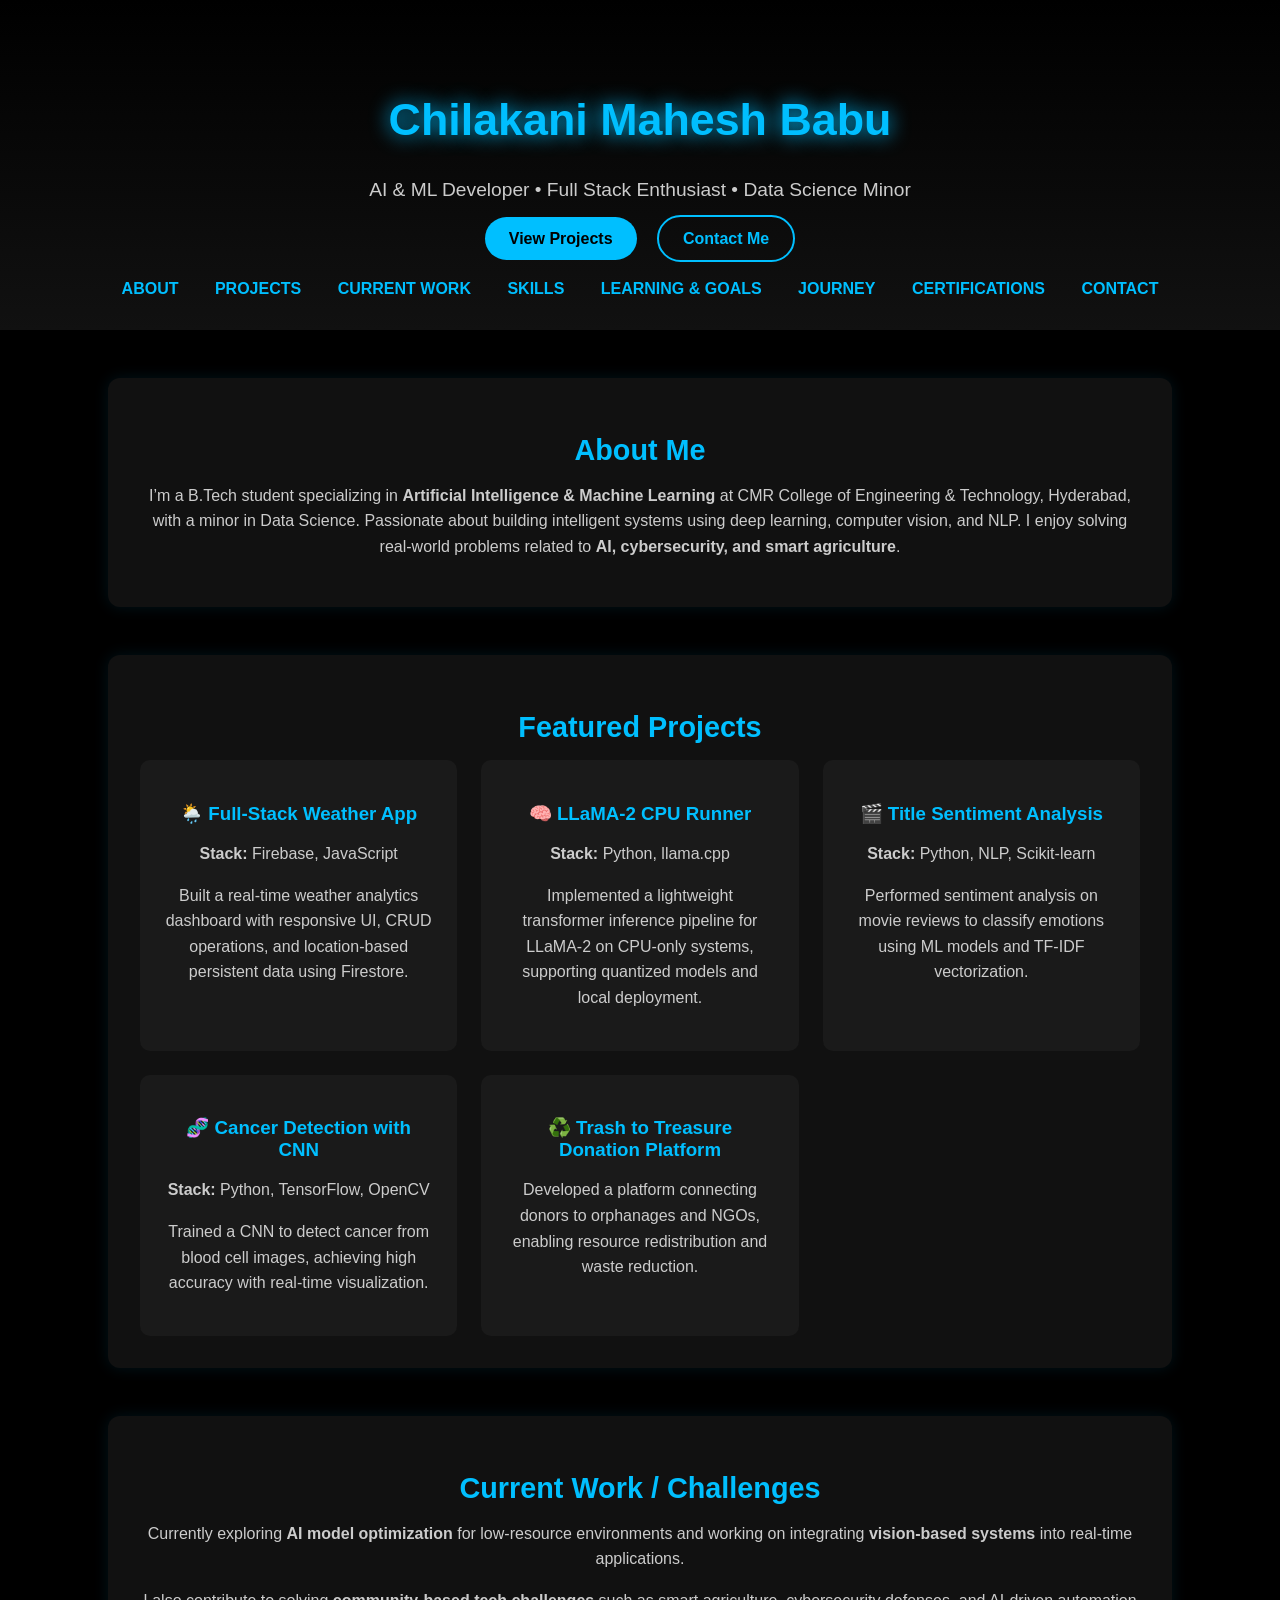
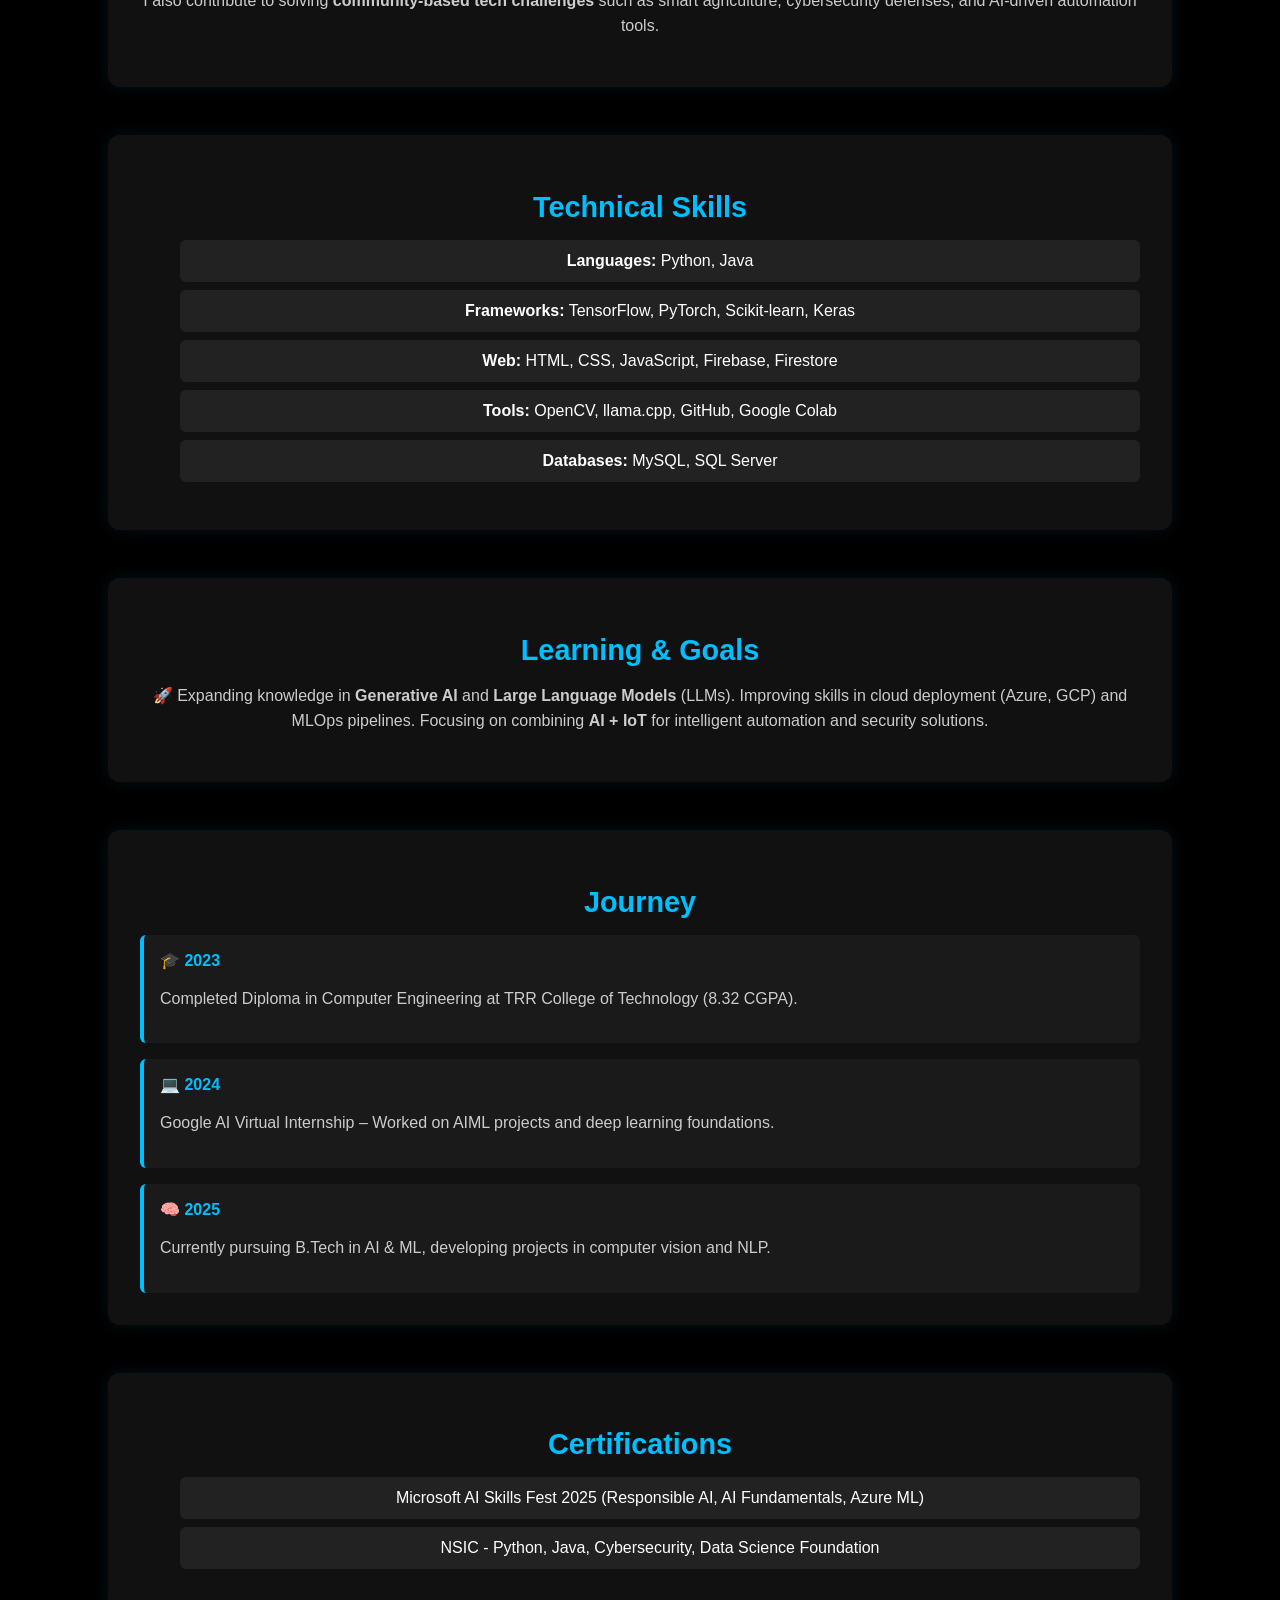
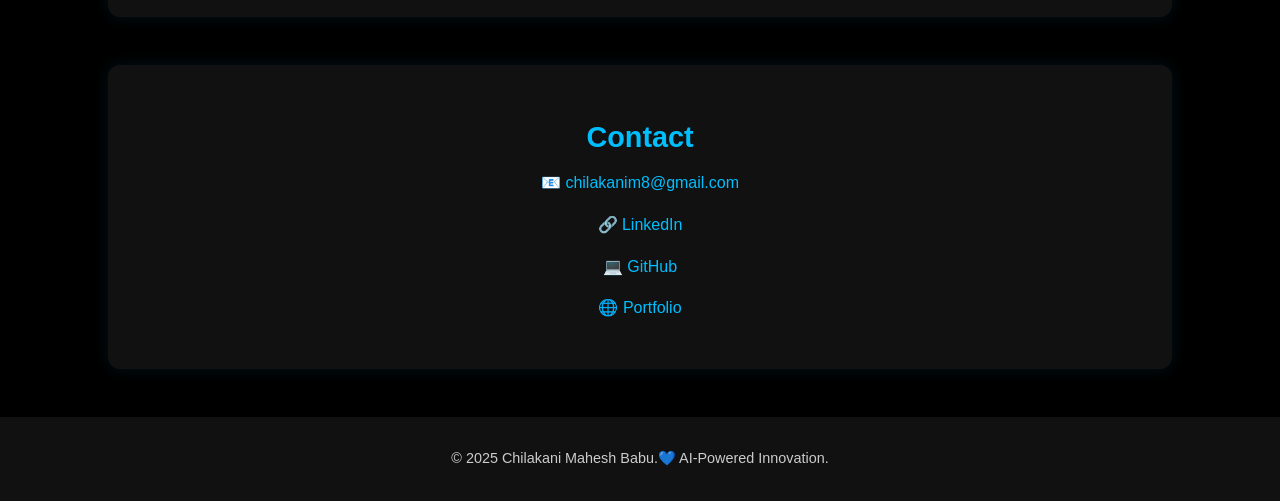
==== commit a229d4a3: "Remove 'Designed & Built with' from footer" ====
--- a/index.html
+++ b/index.html
@@ -152,7 +152,7 @@
   </section>
 
   <footer>
-    <p>&copy; 2025 Chilakani Mahesh Babu. Designed & Built with 💙 AI-Powered Innovation.</p>
+    <p>&copy; 2025 Chilakani Mahesh Babu.💙 AI-Powered Innovation.</p>
   </footer>
 </body>
 </html>
--- a/style.css
+++ b/style.css
@@ -1,89 +1,148 @@
 /* Base Styling */
 body {
   margin: 0;
-  font-family: 'Segoe UI', Tahoma, Geneva, Verdana, sans-serif;
-  background-color: #000000;
-  color: #ffffff;
+  font-family: 'Poppins', 'Segoe UI', sans-serif;
+  background-color: #000;
+  color: #fff;
   text-align: center;
+  scroll-behavior: smooth;
 }
 
+/* Links */
 a {
   color: #00bfff;
   text-decoration: none;
+  transition: 0.3s;
 }
 a:hover {
-  text-decoration: underline;
+  color: #66d9ff;
+  text-shadow: 0 0 8px #00bfff;
 }
 
-/* Header */
-header {
-  background: #111;
-  padding: 2rem;
+/* Header / Hero */
+.hero {
+  background: linear-gradient(180deg, #000 0%, #111 100%);
+  padding: 4rem 1rem 2rem;
 }
-header h1 {
+.glow {
+  color: #00bfff;
+  text-shadow: 0 0 20px #00bfff;
   font-size: 2.8rem;
-  margin: 0;
 }
-header p {
+.tagline {
+  color: #ccc;
   font-size: 1.2rem;
   margin-top: 0.5rem;
-  color: #cccccc;
 }
+.cta-buttons {
+  margin-top: 1.5rem;
+}
+.btn {
+  background: #00bfff;
+  color: #000;
+  padding: 0.8rem 1.5rem;
+  margin: 0.5rem;
+  border-radius: 30px;
+  font-weight: 600;
+  transition: 0.3s;
+}
+.btn:hover {
+  background: #0099cc;
+  transform: scale(1.05);
+}
+.btn-outline {
+  background: transparent;
+  border: 2px solid #00bfff;
+  color: #00bfff;
+}
+.btn-outline:hover {
+  background: #00bfff;
+  color: #000;
+}
+
+/* Navigation */
 nav ul {
   list-style: none;
   padding: 0;
-  margin-top: 1rem;
+  margin: 2rem 0 0;
 }
 nav ul li {
-  display: inline;
+  display: inline-block;
   margin: 0 1rem;
 }
 nav ul li a {
-  font-weight: bold;
+  font-weight: 600;
+  text-transform: uppercase;
 }
 
-/* Sections */
+/* Section Styling */
 section {
-  margin: 2rem auto;
+  margin: 3rem auto;
   padding: 2rem;
-  max-width: 900px;
+  max-width: 1000px;
+  background: #111;
+  border-radius: 12px;
+  box-shadow: 0 0 15px rgba(0, 191, 255, 0.1);
+  animation: fadeIn 1s ease-in-out;
+}
+h2 {
+  color: #00bfff;
+  margin-bottom: 1rem;
+  font-size: 1.8rem;
+}
+p {
+  color: #ccc;
+  line-height: 1.6;
+}
+
+/* Projects Grid */
+.project-grid {
+  display: grid;
+  grid-template-columns: repeat(auto-fit, minmax(280px, 1fr));
+  gap: 1.5rem;
+}
+.project-card {
   background: #1a1a1a;
   border-radius: 10px;
-  box-shadow: 0 0 10px rgba(255, 255, 255, 0.1);
+  padding: 1.5rem;
+  transition: all 0.3s ease;
 }
-h2 {
-  color: #ffffff;
-  margin-bottom: 1rem;
-}
-
-/* Clickable Projects */
-.project-link {
-  display: block;
-  margin-bottom: 1.5rem;
-  text-decoration: none;
-  color: inherit;
-}
-.project-card {
-  background: #222;
-  padding: 1.5rem;
-  border-radius: 10px;
-  transition: all 0.3s ease-in-out;
-}
-.project-link:hover .project-card {
-  transform: scale(1.02);
-  box-shadow: 0 0 15px #00bfff;
+.project-card:hover {
+  transform: scale(1.05);
+  box-shadow: 0 0 20px #00bfff;
 }
 .project-card h3 {
   color: #00bfff;
-  margin-top: 0;
+  margin-bottom: 0.5rem;
 }
 
-/* Skills & Certifications */
+/* Skills / Lists */
 .skills-list li {
-  background: #333;
+  background: #222;
   padding: 0.75rem;
   margin: 0.5rem 0;
-  border-radius: 5px;
+  border-radius: 6px;
+  list-style: none;
+}
+
+/* Timeline */
+.timeline {
+  display: flex;
+  flex-direction: column;
+  gap: 1rem;
+  margin-top: 1rem;
+}
+.timeline-item {
+  background: #1a1a1a;
+  padding: 1rem;
+  border-left: 4px solid #00bfff;
+  text-align: left;
+  border-radius: 6px;
+  animation: fadeInUp 1s ease;
+}
+.timeline-item span {
+  font-weight: bold;
+  color: #00bfff;
 }
 
 /* Footer */
@@ -92,4 +151,22 @@
   padding: 1rem;
   font-size: 0.9rem;
   color: #aaa;
+  margin-top: 3rem;
 }
+
+/* Animations */
+@keyframes fadeIn {
+  from { opacity: 0; transform: translateY(10px); }
+  to { opacity: 1; transform: translateY(0); }
+}
+@keyframes fadeInUp {
+  from { opacity: 0; transform: translateY(20px); }
+  to { opacity: 1; transform: translateY(0); }
+}
+
+/* Responsive */
+@media (max-width: 768px) {
+  .glow { font-size: 2.2rem; }
+  nav ul li { display: block; margin: 0.5rem 0; }
+  .btn { display: block; margin: 1rem auto; }
+}
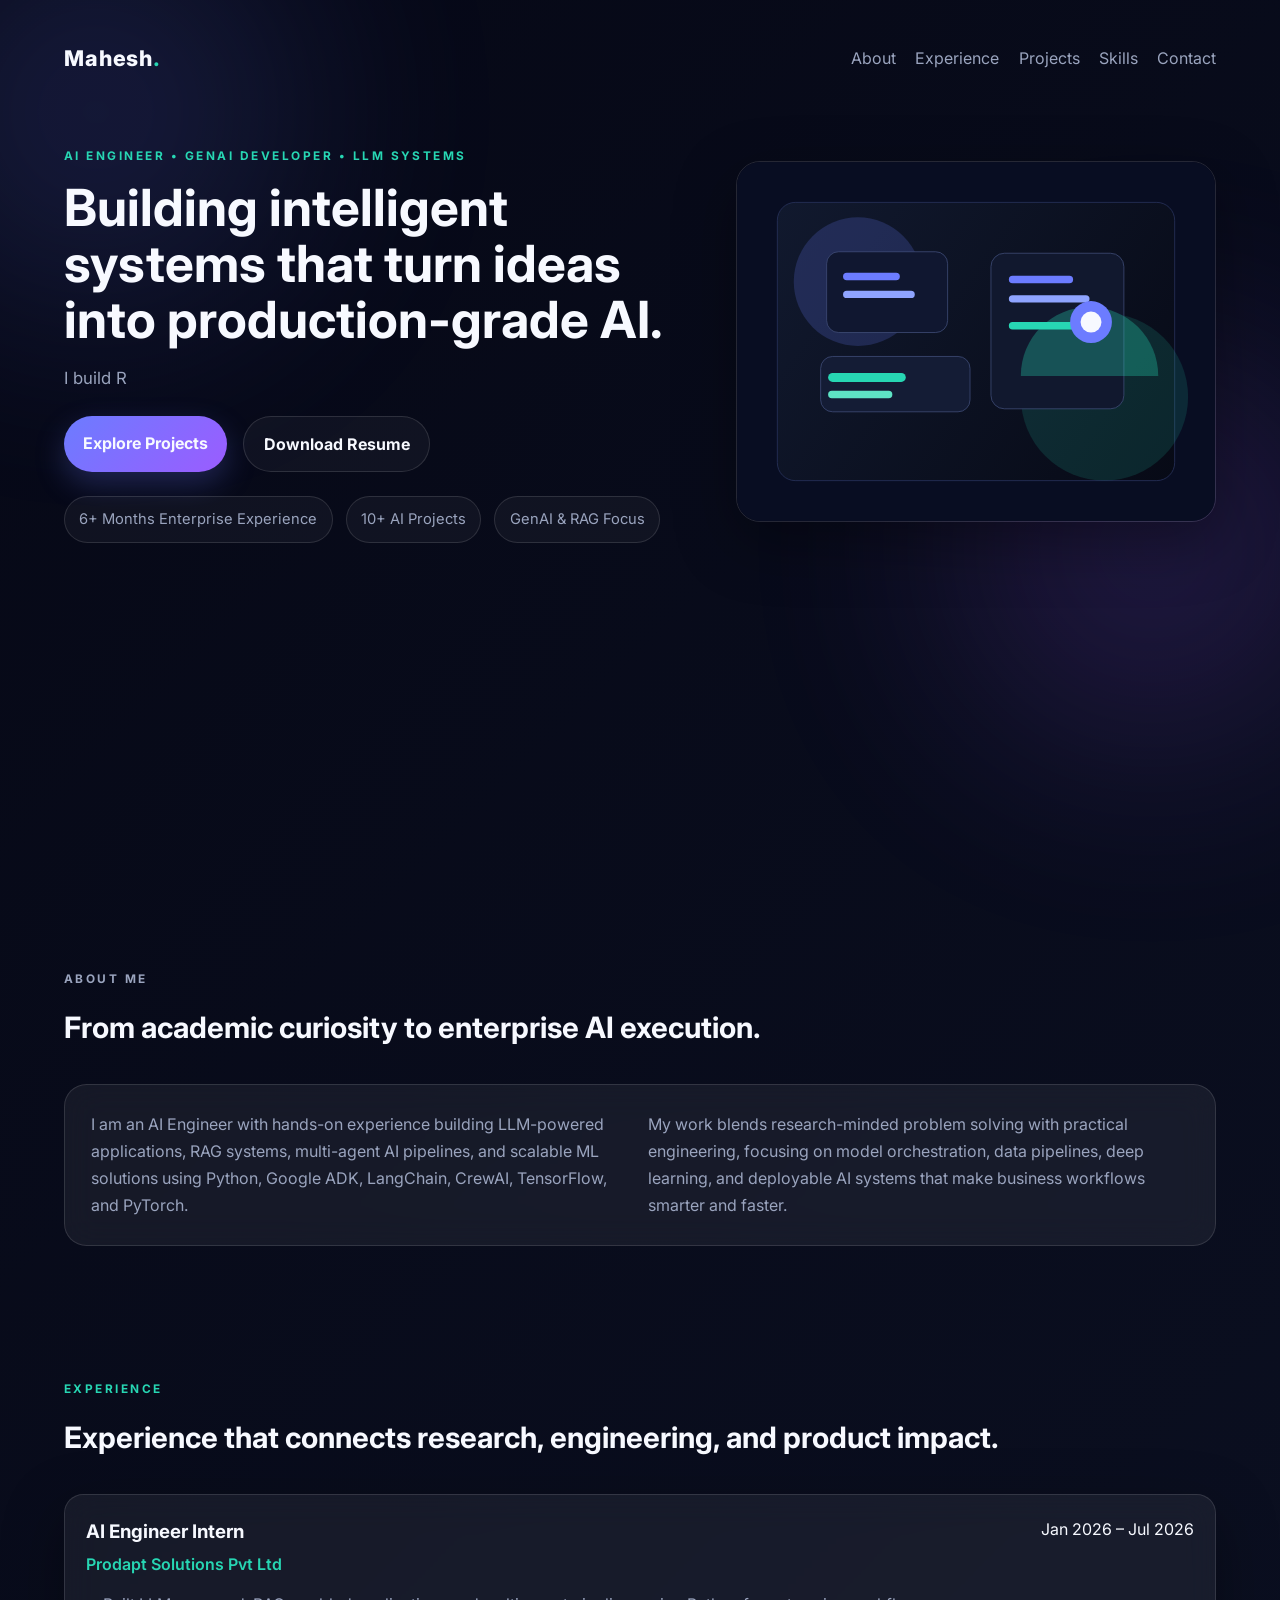
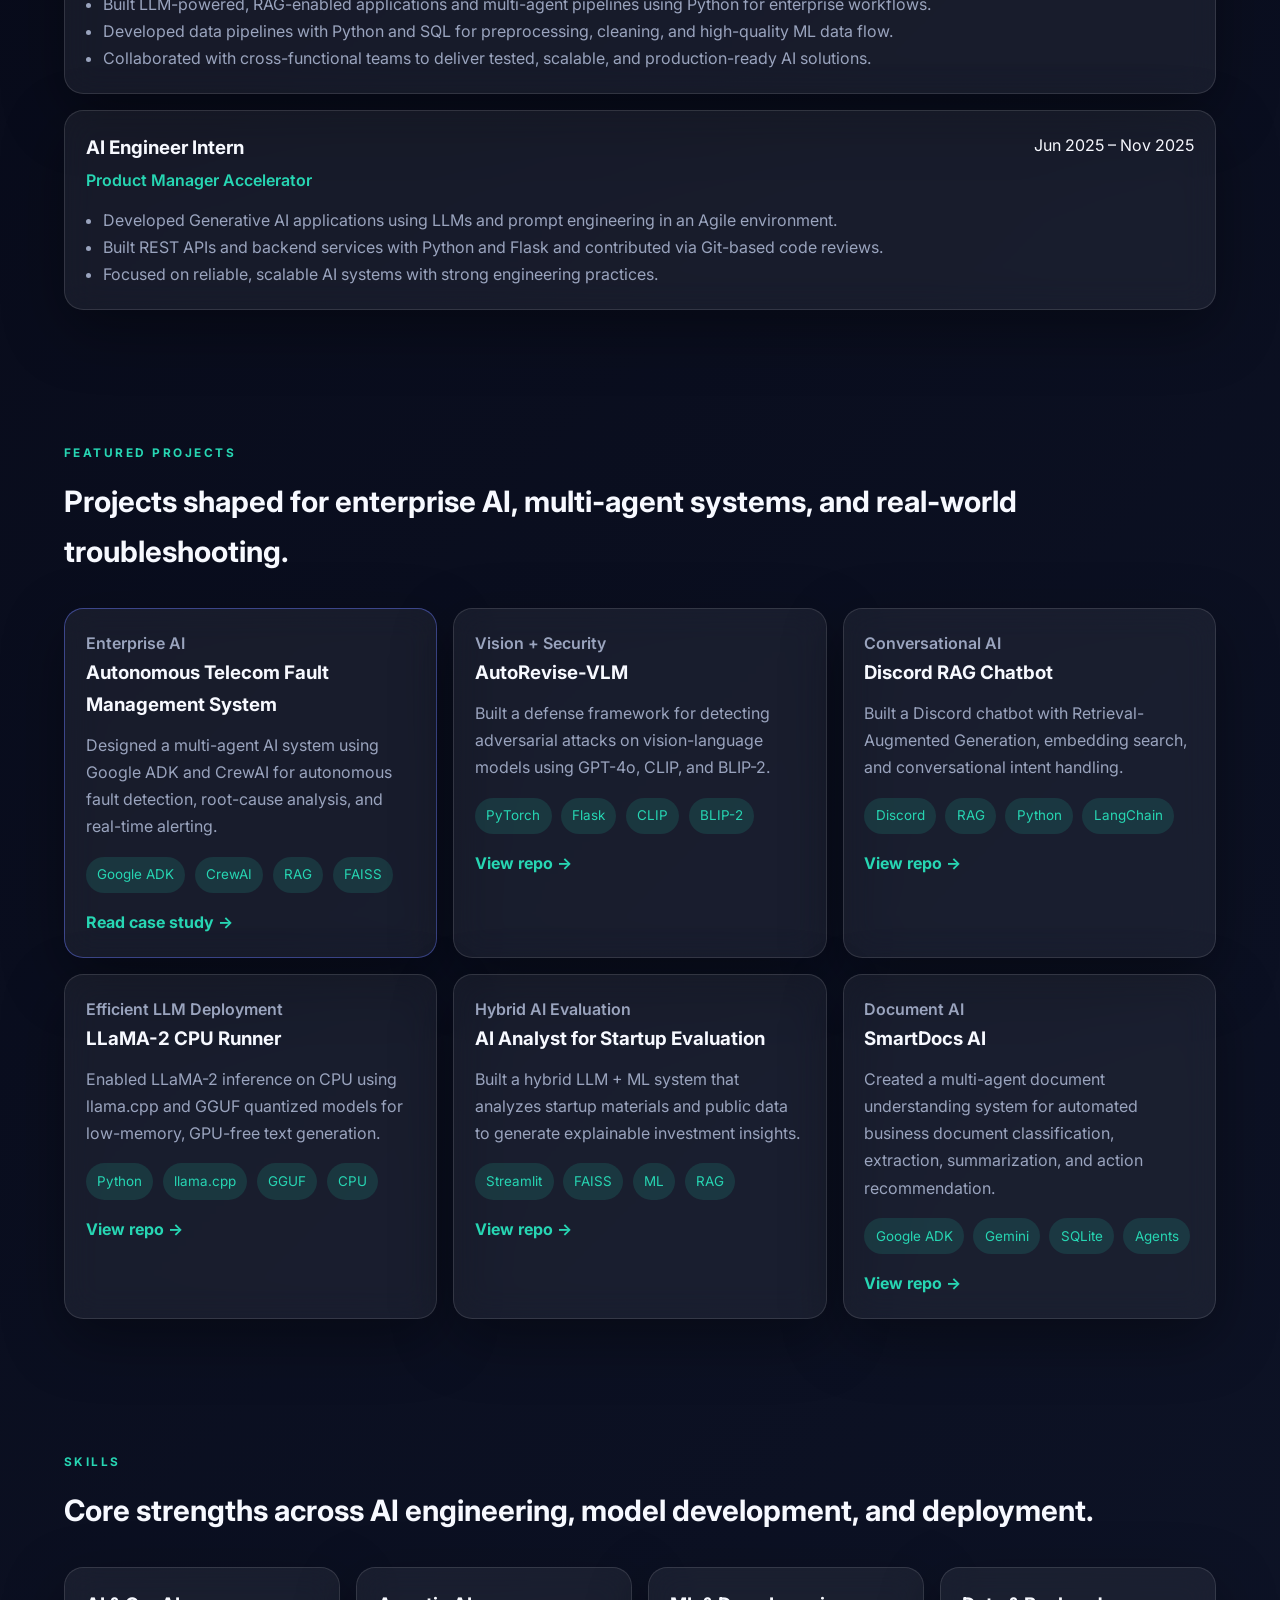
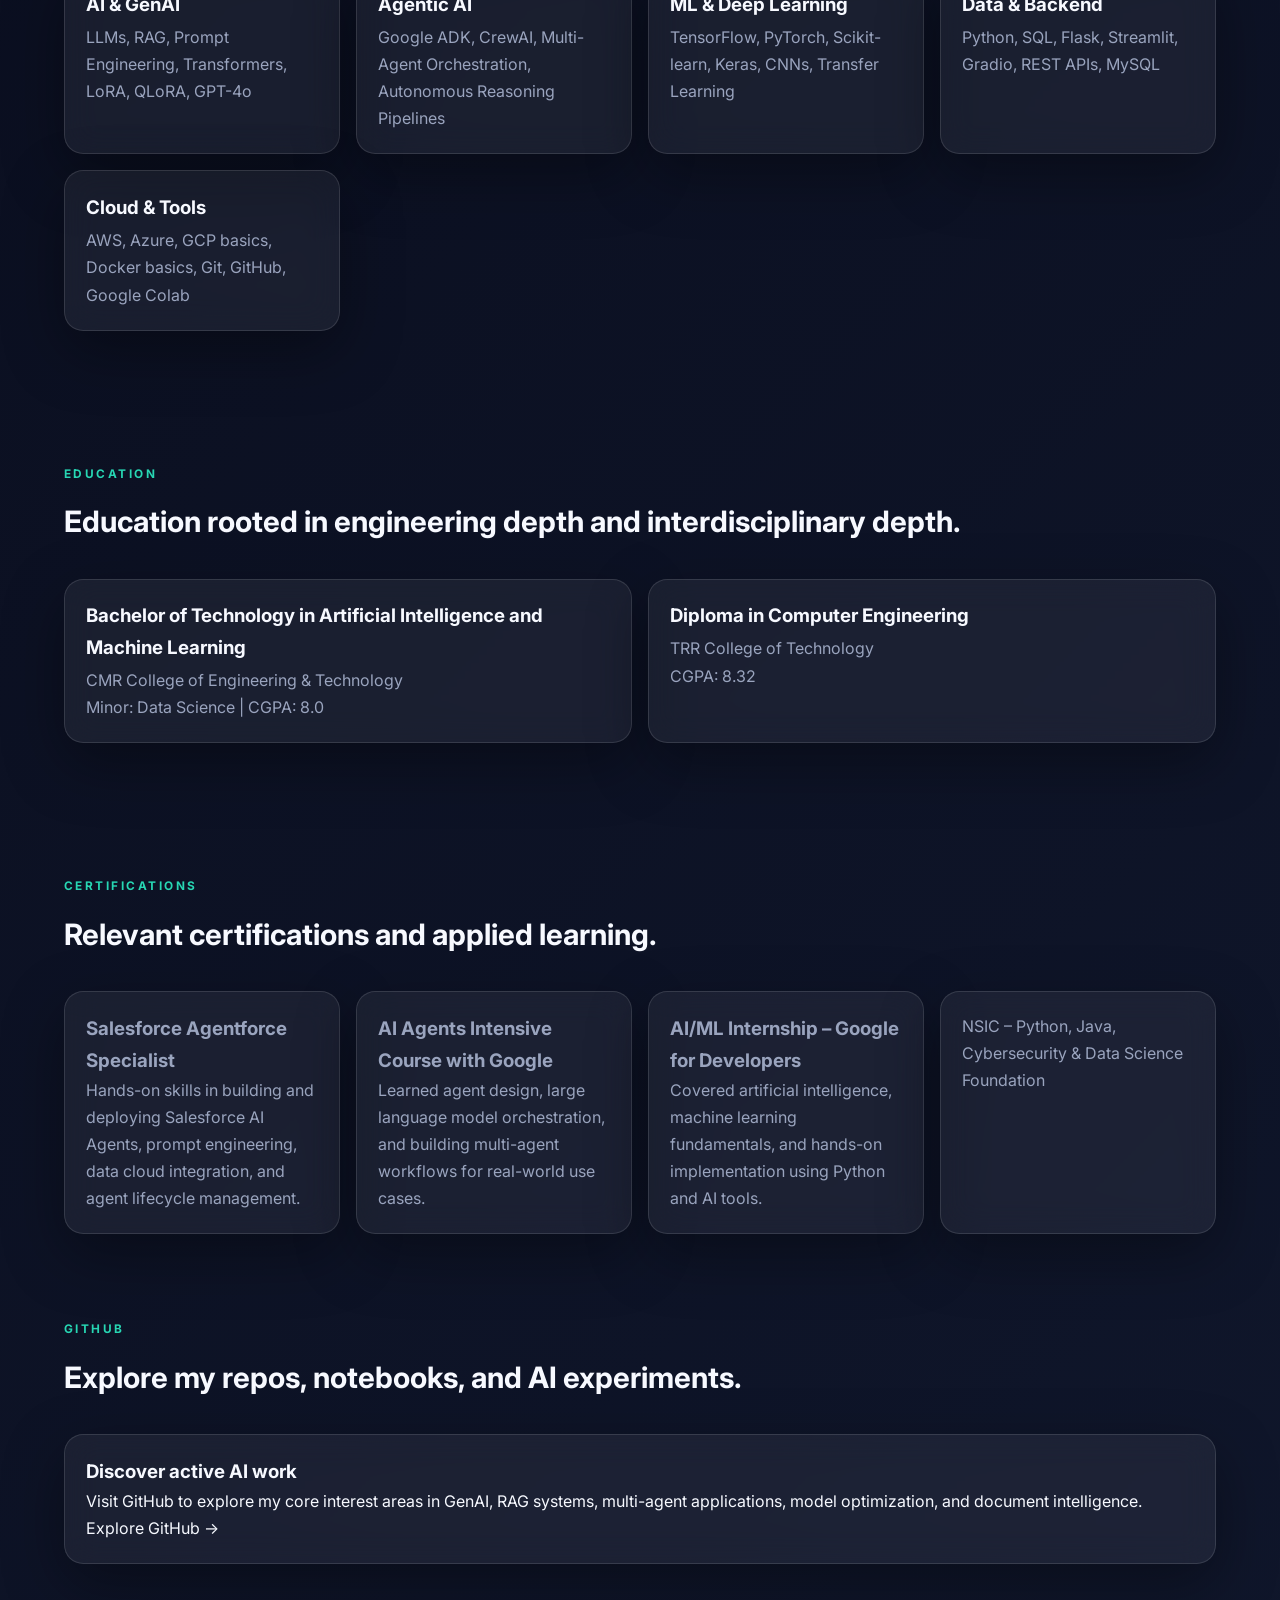
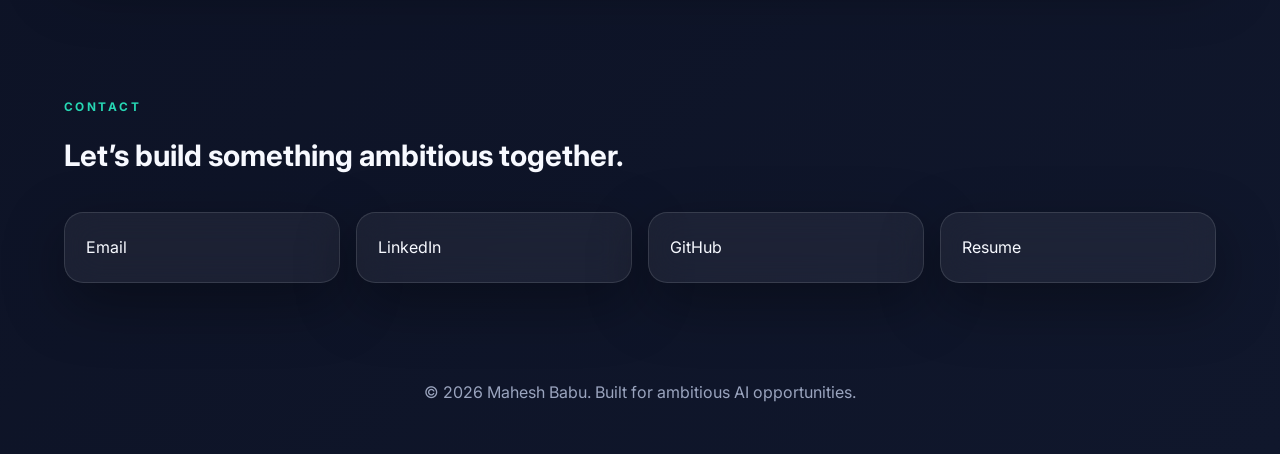
==== commit 24052238: "Add files via upload" ====
--- a/index.html
+++ b/index.html
@@ -1,158 +1,296 @@
-<!DOCTYPE html>
-<html lang="en">
-<head>
-  <meta charset="UTF-8" />
-  <meta name="viewport" content="width=device-width, initial-scale=1.0" />
-  <title>Chilakani Mahesh Babu | AI/ML Developer Portfolio</title>
-  <link rel="stylesheet" href="style.css" />
-</head>
-<body>
-  <header class="hero">
-    <div class="hero-content">
-      <h1 class="glow">Chilakani Mahesh Babu</h1>
-      <p class="tagline">AI & ML Developer • Full Stack Enthusiast • Data Science Minor</p>
-      <div class="cta-buttons">
-        <a href="#projects" class="btn">View Projects</a>
-        <a href="#contact" class="btn btn-outline">Contact Me</a>
-      </div>
-    </div>
-    <nav>
-      <ul>
-        <li><a href="#about">About</a></li>
-        <li><a href="#projects">Projects</a></li>
-        <li><a href="#current">Current Work</a></li>
-        <li><a href="#skills">Skills</a></li>
-        <li><a href="#learning">Learning & Goals</a></li>
-        <li><a href="#timeline">Journey</a></li>
-        <li><a href="#certifications">Certifications</a></li>
-        <li><a href="#contact">Contact</a></li>
-      </ul>
-    </nav>
-  </header>
-
-  <!-- ABOUT -->
-  <section id="about">
-    <h2>About Me</h2>
-    <p>
-      I’m a B.Tech student specializing in <strong>Artificial Intelligence & Machine Learning</strong> at
-      CMR College of Engineering & Technology, Hyderabad, with a minor in Data Science. 
-      Passionate about building intelligent systems using deep learning, computer vision, and NLP.
-      I enjoy solving real-world problems related to <strong>AI, cybersecurity, and smart agriculture</strong>.
-    </p>
-  </section>
-
-  <!-- PROJECTS -->
-  <section id="projects">
-    <h2>Featured Projects</h2>
-
-    <div class="project-grid">
-      <a href="https://github.com/babucmb/weather_app_task_intern" target="_blank" class="project-card">
-        <h3>🌦️ Full-Stack Weather App</h3>
-        <p><strong>Stack:</strong> Firebase, JavaScript</p>
-        <p>Built a real-time weather analytics dashboard with responsive UI, CRUD operations, 
-        and location-based persistent data using Firestore.</p>
-      </a>
-
-      <a href="https://github.com/babucmb/LLaMA-2-CPU-Runner" target="_blank" class="project-card">
-        <h3>🧠 LLaMA-2 CPU Runner</h3>
-        <p><strong>Stack:</strong> Python, llama.cpp</p>
-        <p>Implemented a lightweight transformer inference pipeline for LLaMA-2 on CPU-only systems, 
-        supporting quantized models and local deployment.</p>
-      </a>
-
-      <div class="project-card">
-        <h3>🎬 Title Sentiment Analysis</h3>
-        <p><strong>Stack:</strong> Python, NLP, Scikit-learn</p>
-        <p>Performed sentiment analysis on movie reviews to classify emotions using ML models and TF-IDF vectorization.</p>
-      </div>
-
-      <div class="project-card">
-        <h3>🧬 Cancer Detection with CNN</h3>
-        <p><strong>Stack:</strong> Python, TensorFlow, OpenCV</p>
-        <p>Trained a CNN to detect cancer from blood cell images, achieving high accuracy with real-time visualization.</p>
-      </div>
-
-      <div class="project-card">
-        <h3>♻️ Trash to Treasure Donation Platform</h3>
-        <p>Developed a platform connecting donors to orphanages and NGOs, enabling resource redistribution and waste reduction.</p>
-      </div>
-    </div>
-  </section>
-
-  <!-- CURRENT WORK -->
-  <section id="current">
-    <h2>Current Work / Challenges</h2>
-    <p>
-      Currently exploring <strong>AI model optimization</strong> for low-resource environments and 
-      working on integrating <strong>vision-based systems</strong> into real-time applications.
-    </p>
-    <p>
-      I also contribute to solving <strong>community-based tech challenges</strong> such as smart agriculture, 
-      cybersecurity defenses, and AI-driven automation tools.
-    </p>
-  </section>
-
-  <!-- SKILLS -->
-  <section id="skills">
-    <h2>Technical Skills</h2>
-    <ul class="skills-list">
-      <li><strong>Languages:</strong> Python, Java</li>
-      <li><strong>Frameworks:</strong> TensorFlow, PyTorch, Scikit-learn, Keras</li>
-      <li><strong>Web:</strong> HTML, CSS, JavaScript, Firebase, Firestore</li>
-      <li><strong>Tools:</strong> OpenCV, llama.cpp, GitHub, Google Colab</li>
-      <li><strong>Databases:</strong> MySQL, SQL Server</li>
-    </ul>
-  </section>
-
-  <!-- LEARNING -->
-  <section id="learning">
-    <h2>Learning & Goals</h2>
-    <p>
-      🚀 Expanding knowledge in <strong>Generative AI</strong> and <strong>Large Language Models</strong> (LLMs).  
-      Improving skills in cloud deployment (Azure, GCP) and MLOps pipelines.  
-      Focusing on combining <strong>AI + IoT</strong> for intelligent automation and security solutions.
-    </p>
-  </section>
-
-  <!-- TIMELINE -->
-  <section id="timeline">
-    <h2>Journey</h2>
-    <div class="timeline">
-      <div class="timeline-item">
-        <span>🎓 2023</span>
-        <p>Completed Diploma in Computer Engineering at TRR College of Technology (8.32 CGPA).</p>
-      </div>
-      <div class="timeline-item">
-        <span>💻 2024</span>
-        <p>Google AI Virtual Internship – Worked on AIML projects and deep learning foundations.</p>
-      </div>
-      <div class="timeline-item">
-        <span>🧠 2025</span>
-        <p>Currently pursuing B.Tech in AI & ML, developing projects in computer vision and NLP.</p>
-      </div>
-    </div>
-  </section>
-
-  <!-- CERTIFICATIONS -->
-  <section id="certifications">
-    <h2>Certifications</h2>
-    <ul class="skills-list">
-      <li>Microsoft AI Skills Fest 2025 (Responsible AI, AI Fundamentals, Azure ML)</li>
-      <li>NSIC - Python, Java, Cybersecurity, Data Science Foundation</li>
-    </ul>
-  </section>
-
-  <!-- CONTACT -->
-  <section id="contact">
-    <h2>Contact</h2>
-    <p>📧 <a href="mailto:chilakanim8@gmail.com">chilakanim8@gmail.com</a></p>
-    <p>🔗 <a href="https://linkedin.com/in/chilakani-mahesh-babu-CMB" target="_blank">LinkedIn</a></p>
-    <p>💻 <a href="https://github.com/babucmb" target="_blank">GitHub</a></p>
-    <p>🌐 <a href="https://babucmb.github.io/CMB-WEB/" target="_blank">Portfolio</a></p>
-  </section>
-
-  <footer>
-    <p>&copy; 2025 Chilakani Mahesh Babu.💙 AI-Powered Innovation.</p>
-  </footer>
-</body>
-</html>
+<!DOCTYPE html>
+<html lang="en">
+  <head>
+    <meta charset="UTF-8" />
+    <meta name="viewport" content="width=device-width, initial-scale=1.0" />
+    <meta
+      name="description"
+      content="Mahesh Babu is an AI Engineer building LLM-powered applications, RAG systems, multi-agent AI pipelines, and enterprise-grade machine learning solutions."
+    />
+    <title>Mahesh Babu | AI Engineer & GenAI Developer</title>
+    <link rel="preconnect" href="https://fonts.googleapis.com" />
+    <link rel="preconnect" href="https://fonts.gstatic.com" crossorigin />
+    <link
+      href="https://fonts.googleapis.com/css2?family=Inter:wght@400;500;600;700;800&display=swap"
+      rel="stylesheet"
+    />
+    <link rel="stylesheet" href="style.css" />
+  </head>
+  <body>
+    <div class="background-glow glow-1"></div>
+    <div class="background-glow glow-2"></div>
+
+    <header class="hero" id="top">
+      <nav class="navbar">
+        <a href="#top" class="brand">Mahesh<span>.</span></a>
+        <div class="nav-links">
+          <a href="#about">About</a>
+          <a href="#experience">Experience</a>
+          <a href="#projects">Projects</a>
+          <a href="#skills">Skills</a>
+          <a href="#contact">Contact</a>
+        </div>
+      </nav>
+
+      <div class="hero-content">
+        <div class="hero-copy">
+          <p class="eyebrow">AI Engineer • GenAI Developer • LLM Systems</p>
+          <h1>Building intelligent systems that turn ideas into production-grade AI.</h1>
+          <p class="hero-text">
+            I design and ship LLM-based applications, multi-agent workflows, RAG systems, and deep learning solutions for real-world impact.
+          </p>
+          <div class="hero-actions">
+            <a href="#projects" class="btn btn-primary">Explore Projects</a>
+            <a href="assets/resume/mahesh_resume.txt" class="btn btn-secondary">Download Resume</a>
+          </div>
+          <div class="hero-badges">
+            <span>6+ Months Enterprise Experience</span>
+            <span>10+ AI Projects</span>
+            <span>GenAI & RAG Focus</span>
+          </div>
+        </div>
+        <div class="hero-visual">
+          <img src="assets/images/hero-illustration.svg" alt="AI dashboard illustration" />
+        </div>
+      </div>
+    </header>
+
+    <main>
+      <section class="section intro" id="about">
+        <div class="section-heading">
+          <p class="eyebrow">About Me</p>
+          <h2>From academic curiosity to enterprise AI execution.</h2>
+        </div>
+        <div class="about-grid">
+          <p>
+            I am an AI Engineer with hands-on experience building LLM-powered applications, RAG systems, multi-agent AI pipelines, and scalable ML solutions using Python, Google ADK, LangChain, CrewAI, TensorFlow, and PyTorch.
+          </p>
+          <p>
+            My work blends research-minded problem solving with practical engineering, focusing on model orchestration, data pipelines, deep learning, and deployable AI systems that make business workflows smarter and faster.
+          </p>
+        </div>
+      </section>
+
+      <section class="section" id="experience">
+        <div class="section-heading">
+          <p class="eyebrow">Experience</p>
+          <h2>Experience that connects research, engineering, and product impact.</h2>
+        </div>
+        <div class="timeline">
+          <article class="timeline-card">
+            <div class="timeline-head">
+              <div>
+                <h3>AI Engineer Intern</h3>
+                <p class="company">Prodapt Solutions Pvt Ltd</p>
+              </div>
+              <span>Jan 2026 – Jul 2026</span>
+            </div>
+            <ul>
+              <li>Built LLM-powered, RAG-enabled applications and multi-agent pipelines using Python for enterprise workflows.</li>
+              <li>Developed data pipelines with Python and SQL for preprocessing, cleaning, and high-quality ML data flow.</li>
+              <li>Collaborated with cross-functional teams to deliver tested, scalable, and production-ready AI solutions.</li>
+            </ul>
+          </article>
+
+          <article class="timeline-card">
+            <div class="timeline-head">
+              <div>
+                <h3>AI Engineer Intern</h3>
+                <p class="company">Product Manager Accelerator</p>
+              </div>
+              <span>Jun 2025 – Nov 2025</span>
+            </div>
+            <ul>
+              <li>Developed Generative AI applications using LLMs and prompt engineering in an Agile environment.</li>
+              <li>Built REST APIs and backend services with Python and Flask and contributed via Git-based code reviews.</li>
+              <li>Focused on reliable, scalable AI systems with strong engineering practices.</li>
+            </ul>
+          </article>
+        </div>
+      </section>
+
+      <section class="section" id="projects">
+        <div class="section-heading">
+          <p class="eyebrow">Featured Projects</p>
+          <h2>Projects shaped for enterprise AI, multi-agent systems, and real-world troubleshooting.</h2>
+        </div>
+        <div class="project-grid">
+          <article class="project-card featured">
+            <div class="project-top">
+              <p class="project-type">Enterprise AI</p>
+              <h3>Autonomous Telecom Fault Management System</h3>
+            </div>
+            <p>Designed a multi-agent AI system using Google ADK and CrewAI for autonomous fault detection, root-cause analysis, and real-time alerting.</p>
+            <div class="chip-row">
+              <span>Google ADK</span><span>CrewAI</span><span>RAG</span><span>FAISS</span>
+            </div>
+            <a href="projects/telecom.html">Read case study →</a>
+          </article>
+
+          <article class="project-card">
+            <div class="project-top">
+              <p class="project-type">Vision + Security</p>
+              <h3>AutoRevise-VLM</h3>
+            </div>
+            <p>Built a defense framework for detecting adversarial attacks on vision-language models using GPT-4o, CLIP, and BLIP-2.</p>
+            <div class="chip-row">
+              <span>PyTorch</span><span>Flask</span><span>CLIP</span><span>BLIP-2</span>
+            </div>
+            <a href="https://github.com/babucmb/AutoRevise-VLM" target="_blank" rel="noreferrer">View repo →</a>
+          </article>
+
+          <article class="project-card">
+            <div class="project-top">
+              <p class="project-type">Conversational AI</p>
+              <h3>Discord RAG Chatbot</h3>
+            </div>
+            <p>Built a Discord chatbot with Retrieval-Augmented Generation, embedding search, and conversational intent handling.</p>
+            <div class="chip-row">
+              <span>Discord</span><span>RAG</span><span>Python</span><span>LangChain</span>
+            </div>
+            <a href="https://github.com/babucmb/Discord-Rag-Chatbot" target="_blank" rel="noreferrer">View repo →</a>
+          </article>
+
+          <article class="project-card">
+            <div class="project-top">
+              <p class="project-type">Efficient LLM Deployment</p>
+              <h3>LLaMA-2 CPU Runner</h3>
+            </div>
+            <p>Enabled LLaMA-2 inference on CPU using llama.cpp and GGUF quantized models for low-memory, GPU-free text generation.</p>
+            <div class="chip-row">
+              <span>Python</span><span>llama.cpp</span><span>GGUF</span><span>CPU</span>
+            </div>
+            <a href="https://github.com/babucmb/LLaMA-2-CPU-Runner" target="_blank" rel="noreferrer">View repo →</a>
+          </article>
+
+          <article class="project-card">
+            <div class="project-top">
+              <p class="project-type">Hybrid AI Evaluation</p>
+              <h3>AI Analyst for Startup Evaluation</h3>
+            </div>
+            <p>Built a hybrid LLM + ML system that analyzes startup materials and public data to generate explainable investment insights.</p>
+            <div class="chip-row">
+              <span>Streamlit</span><span>FAISS</span><span>ML</span><span>RAG</span>
+            </div>
+            <a href="https://github.com/babucmb/AI-Analyst-for-Startup-Evaluation" target="_blank" rel="noreferrer">View repo →</a>
+          </article>
+
+          <article class="project-card">
+            <div class="project-top">
+              <p class="project-type">Document AI</p>
+              <h3>SmartDocs AI</h3>
+            </div>
+            <p>Created a multi-agent document understanding system for automated business document classification, extraction, summarization, and action recommendation.</p>
+            <div class="chip-row">
+              <span>Google ADK</span><span>Gemini</span><span>SQLite</span><span>Agents</span>
+            </div>
+            <a href="https://github.com/babucmb/SmartDocs-AI-Intelligent-Business-Document-Understanding-Agent" target="_blank" rel="noreferrer">View repo →</a>
+          </article>
+        </div>
+      </section>
+
+      <section class="section" id="skills">
+        <div class="section-heading">
+          <p class="eyebrow">Skills</p>
+          <h2>Core strengths across AI engineering, model development, and deployment.</h2>
+        </div>
+        <div class="skills-grid">
+          <div class="skill-card">
+            <h3>AI & GenAI</h3>
+            <p>LLMs, RAG, Prompt Engineering, Transformers, LoRA, QLoRA, GPT-4o</p>
+          </div>
+          <div class="skill-card">
+            <h3>Agentic AI</h3>
+            <p>Google ADK, CrewAI, Multi-Agent Orchestration, Autonomous Reasoning Pipelines</p>
+          </div>
+          <div class="skill-card">
+            <h3>ML & Deep Learning</h3>
+            <p>TensorFlow, PyTorch, Scikit-learn, Keras, CNNs, Transfer Learning</p>
+          </div>
+          <div class="skill-card">
+            <h3>Data & Backend</h3>
+            <p>Python, SQL, Flask, Streamlit, Gradio, REST APIs, MySQL</p>
+          </div>
+          <div class="skill-card">
+            <h3>Cloud & Tools</h3>
+            <p>AWS, Azure, GCP basics, Docker basics, Git, GitHub, Google Colab</p>
+          </div>
+        </div>
+      </section>
+
+      <section class="section">
+        <div class="section-heading">
+          <p class="eyebrow">Education</p>
+          <h2>Education rooted in engineering depth and interdisciplinary depth.</h2>
+        </div>
+        <div class="education-grid">
+          <div class="education-card">
+            <h3>Bachelor of Technology in Artificial Intelligence and Machine Learning</h3>
+            <p>CMR College of Engineering & Technology</p>
+            <p>Minor: Data Science | CGPA: 8.0</p>
+          </div>
+          <div class="education-card">
+            <h3>Diploma in Computer Engineering</h3>
+            <p>TRR College of Technology</p>
+            <p>CGPA: 8.32</p>
+          </div>
+        </div>
+      </section>
+
+      <section class="section">
+        <div class="section-heading">
+          <p class="eyebrow">Certifications</p>
+          <h2>Relevant certifications and applied learning.</h2>
+        </div>
+        <div class="cert-grid">
+          <div class="cert-card">
+            <h3>Salesforce Agentforce Specialist</h3>
+            <p>Hands-on skills in building and deploying Salesforce AI Agents, prompt engineering, data cloud integration, and agent lifecycle management.</p>
+          </div>
+          <div class="cert-card">
+            <h3>AI Agents Intensive Course with Google</h3>
+            <p>Learned agent design, large language model orchestration, and building multi-agent workflows for real-world use cases.</p>
+          </div>
+          <div class="cert-card">
+            <h3>AI/ML Internship – Google for Developers</h3>
+            <p>Covered artificial intelligence, machine learning fundamentals, and hands-on implementation using Python and AI tools.</p>
+          </div>
+          <div class="cert-card">NSIC – Python, Java, Cybersecurity & Data Science Foundation</div>
+        </div>
+      </section>
+
+      <section class="section github-section">
+        <div class="section-heading">
+          <p class="eyebrow">GitHub</p>
+          <h2>Explore my repos, notebooks, and AI experiments.</h2>
+        </div>
+        <div class="github-grid">
+          <div class="github-card">
+            <h3>Discover active AI work</h3>
+            <p>Visit GitHub to explore my core interest areas in GenAI, RAG systems, multi-agent applications, model optimization, and document intelligence.</p>
+            <a href="https://github.com/babucmb" target="_blank" rel="noreferrer">Explore GitHub →</a>
+          </div>
+        </div>
+      </section>
+
+      <section class="section contact-section" id="contact">
+        <div class="section-heading">
+          <p class="eyebrow">Contact</p>
+          <h2>Let’s build something ambitious together.</h2>
+        </div>
+        <div class="contact-grid">
+          <a href="mailto:chilakanim8@gmail.com">Email</a>
+          <a href="https://linkedin.com/in/chilakani-mahesh-babu-cmb" target="_blank" rel="noreferrer">LinkedIn</a>
+          <a href="https://github.com/babucmb" target="_blank" rel="noreferrer">GitHub</a>
+          <a href="assets/resume/mahesh_resume.txt">Resume</a>
+        </div>
+      </section>
+    </main>
+
+    <footer>
+      <p>© <span id="year"></span> Mahesh Babu. Built for ambitious AI opportunities.</p>
+    </footer>
+
+    <script src="script.js"></script>
+  </body>
+</html>
--- a/style.css
+++ b/style.css
@@ -1,172 +1,368 @@
-/* Base Styling */
-body {
-  margin: 0;
-  font-family: 'Poppins', 'Segoe UI', sans-serif;
-  background-color: #000;
-  color: #fff;
-  text-align: center;
-  scroll-behavior: smooth;
-}
-
-/* Links */
-a {
-  color: #00bfff;
-  text-decoration: none;
-  transition: 0.3s;
-}
-a:hover {
-  color: #66d9ff;
-  text-shadow: 0 0 8px #00bfff;
-}
-
-/* Header / Hero */
-.hero {
-  background: linear-gradient(180deg, #000 0%, #111 100%);
-  padding: 4rem 1rem 2rem;
-}
-.glow {
-  color: #00bfff;
-  text-shadow: 0 0 20px #00bfff;
-  font-size: 2.8rem;
-}
-.tagline {
-  color: #ccc;
-  font-size: 1.2rem;
-  margin-top: 0.5rem;
-}
-.cta-buttons {
-  margin-top: 1.5rem;
-}
-.btn {
-  background: #00bfff;
-  color: #000;
-  padding: 0.8rem 1.5rem;
-  margin: 0.5rem;
-  border-radius: 30px;
-  font-weight: 600;
-  transition: 0.3s;
-}
-.btn:hover {
-  background: #0099cc;
-  transform: scale(1.05);
-}
-.btn-outline {
-  background: transparent;
-  border: 2px solid #00bfff;
-  color: #00bfff;
-}
-.btn-outline:hover {
-  background: #00bfff;
-  color: #000;
-}
-
-/* Navigation */
-nav ul {
-  list-style: none;
-  padding: 0;
-  margin: 2rem 0 0;
-}
-nav ul li {
-  display: inline-block;
-  margin: 0 1rem;
-}
-nav ul li a {
-  font-weight: 600;
-  text-transform: uppercase;
-}
-
-/* Section Styling */
-section {
-  margin: 3rem auto;
-  padding: 2rem;
-  max-width: 1000px;
-  background: #111;
-  border-radius: 12px;
-  box-shadow: 0 0 15px rgba(0, 191, 255, 0.1);
-  animation: fadeIn 1s ease-in-out;
-}
-h2 {
-  color: #00bfff;
-  margin-bottom: 1rem;
-  font-size: 1.8rem;
-}
-p {
-  color: #ccc;
-  line-height: 1.6;
-}
-
-/* Projects Grid */
-.project-grid {
-  display: grid;
-  grid-template-columns: repeat(auto-fit, minmax(280px, 1fr));
-  gap: 1.5rem;
-}
-.project-card {
-  background: #1a1a1a;
-  border-radius: 10px;
-  padding: 1.5rem;
-  transition: all 0.3s ease;
-}
-.project-card:hover {
-  transform: scale(1.05);
-  box-shadow: 0 0 20px #00bfff;
-}
-.project-card h3 {
-  color: #00bfff;
-  margin-bottom: 0.5rem;
-}
-
-/* Skills / Lists */
-.skills-list li {
-  background: #222;
-  padding: 0.75rem;
-  margin: 0.5rem 0;
-  border-radius: 6px;
-  list-style: none;
-}
-
-/* Timeline */
-.timeline {
-  display: flex;
-  flex-direction: column;
-  gap: 1rem;
-  margin-top: 1rem;
-}
-.timeline-item {
-  background: #1a1a1a;
-  padding: 1rem;
-  border-left: 4px solid #00bfff;
-  text-align: left;
-  border-radius: 6px;
-  animation: fadeInUp 1s ease;
-}
-.timeline-item span {
-  font-weight: bold;
-  color: #00bfff;
-}
-
-/* Footer */
-footer {
-  background: #111;
-  padding: 1rem;
-  font-size: 0.9rem;
-  color: #aaa;
-  margin-top: 3rem;
-}
-
-/* Animations */
-@keyframes fadeIn {
-  from { opacity: 0; transform: translateY(10px); }
-  to { opacity: 1; transform: translateY(0); }
-}
-@keyframes fadeInUp {
-  from { opacity: 0; transform: translateY(20px); }
-  to { opacity: 1; transform: translateY(0); }
-}
-
-/* Responsive */
-@media (max-width: 768px) {
-  .glow { font-size: 2.2rem; }
-  nav ul li { display: block; margin: 0.5rem 0; }
-  .btn { display: block; margin: 1rem auto; }
-}
+:root {
+  --bg: #060816;
+  --bg-2: #10172c;
+  --surface: rgba(255, 255, 255, 0.06);
+  --surface-strong: rgba(255, 255, 255, 0.1);
+  --text: #f7f9ff;
+  --text-muted: #9aa4be;
+  --line: rgba(255, 255, 255, 0.12);
+  --primary: #6c7cff;
+  --secondary: #27d6b3;
+  --accent: #9b5cff;
+  --shadow: 0 20px 60px rgba(0, 0, 0, 0.35);
+}
+
+* {
+  box-sizing: border-box;
+  margin: 0;
+  padding: 0;
+}
+
+html {
+  scroll-behavior: smooth;
+}
+
+body {
+  font-family: 'Inter', sans-serif;
+  background: linear-gradient(135deg, var(--bg), var(--bg-2));
+  color: var(--text);
+  line-height: 1.7;
+  overflow-x: hidden;
+}
+
+img {
+  max-width: 100%;
+  display: block;
+}
+
+a {
+  color: inherit;
+  text-decoration: none;
+}
+
+.background-glow {
+  position: fixed;
+  width: 24rem;
+  height: 24rem;
+  border-radius: 50%;
+  filter: blur(120px);
+  opacity: 0.18;
+  z-index: -1;
+}
+
+.glow-1 {
+  background: var(--primary);
+  top: -5rem;
+  left: -6rem;
+}
+
+.glow-2 {
+  background: var(--accent);
+  bottom: 10rem;
+  right: -4rem;
+}
+
+.hero {
+  min-height: 100vh;
+  padding: 1.5rem 5vw 4rem;
+}
+
+.navbar {
+  display: flex;
+  justify-content: space-between;
+  align-items: center;
+  padding: 1rem 0 2rem;
+}
+
+.brand {
+  font-size: 1.35rem;
+  font-weight: 800;
+  letter-spacing: 0.04em;
+}
+
+.brand span {
+  color: var(--secondary);
+}
+
+.nav-links {
+  display: flex;
+  gap: 1.2rem;
+  flex-wrap: wrap;
+}
+
+.nav-links a {
+  color: var(--text-muted);
+  transition: color 0.2s ease;
+}
+
+.nav-links a:hover {
+  color: var(--text);
+}
+
+.hero-content {
+  display: grid;
+  grid-template-columns: 1.1fr 0.9fr;
+  gap: 2rem;
+  align-items: center;
+  padding-top: 2rem;
+}
+
+.eyebrow {
+  display: inline-block;
+  margin-bottom: 0.8rem;
+  color: var(--secondary);
+  letter-spacing: 0.21em;
+  text-transform: uppercase;
+  font-size: 0.74rem;
+  font-weight: 700;
+}
+
+.hero h1 {
+  font-size: clamp(2.2rem, 4vw, 3.6rem);
+  line-height: 1.1;
+  margin-bottom: 1rem;
+  max-width: 740px;
+}
+
+.hero-text {
+  color: var(--text-muted);
+  font-size: 1.05rem;
+  max-width: 640px;
+  margin-bottom: 1.5rem;
+}
+
+.hero-actions {
+  display: flex;
+  gap: 1rem;
+  flex-wrap: wrap;
+  margin-bottom: 1.5rem;
+}
+
+.btn {
+  padding: 0.85rem 1.2rem;
+  border-radius: 999px;
+  display: inline-block;
+  font-weight: 700;
+  transition: transform 0.2s ease, box-shadow 0.2s ease;
+}
+
+.btn:hover {
+  transform: translateY(-2px);
+}
+
+.btn-primary {
+  background: linear-gradient(135deg, var(--primary), var(--accent));
+  box-shadow: 0 12px 30px rgba(108, 124, 255, 0.25);
+}
+
+.btn-secondary {
+  border: 1px solid var(--line);
+  background: rgba(255, 255, 255, 0.04);
+}
+
+.hero-badges {
+  display: flex;
+  flex-wrap: wrap;
+  gap: 0.8rem;
+}
+
+.hero-badges span {
+  padding: 0.6rem 0.9rem;
+  border: 1px solid var(--line);
+  border-radius: 999px;
+  font-size: 0.92rem;
+  color: var(--text-muted);
+  background: rgba(255, 255, 255, 0.04);
+}
+
+.hero-visual img {
+  width: min(100%, 480px);
+  margin-left: auto;
+  border-radius: 1.5rem;
+  box-shadow: var(--shadow);
+  border: 1px solid var(--line);
+}
+
+.section {
+  padding: 4rem 5vw;
+}
+
+.section-heading {
+  margin-bottom: 2rem;
+}
+
+.section-heading h2 {
+  font-size: clamp(1.6rem, 2.3vw, 2.3rem);
+  margin-bottom: 0.5rem;
+}
+
+.intro p,
+.timeline-card li,
+.project-card p,
+.skill-card p,
+.education-card p,
+.cert-card,
+.contact-grid a,
+.github-links a {
+  color: var(--text-muted);
+}
+
+.about-grid {
+  display: grid;
+  gap: 1rem;
+  grid-template-columns: repeat(2, minmax(0, 1fr));
+  background: var(--surface);
+  padding: 1.6rem;
+  border: 1px solid var(--line);
+  border-radius: 1.4rem;
+  backdrop-filter: blur(16px);
+}
+
+.timeline {
+  display: grid;
+  gap: 1rem;
+}
+
+.timeline-card,
+.project-card,
+.skill-card,
+.education-card,
+.cert-card,
+.github-card,
+.contact-grid a {
+  background: var(--surface);
+  border: 1px solid var(--line);
+  border-radius: 1.2rem;
+  padding: 1.3rem;
+  backdrop-filter: blur(16px);
+  box-shadow: var(--shadow);
+}
+
+.timeline-head {
+  display: flex;
+  justify-content: space-between;
+  gap: 1rem;
+  align-items: flex-start;
+  margin-bottom: 0.8rem;
+}
+
+.timeline-head h3,
+.project-top h3,
+.skill-card h3,
+.education-card h3 {
+  margin-bottom: 0.2rem;
+}
+
+.company,
+.project-type {
+  color: var(--secondary);
+  font-weight: 600;
+}
+
+.timeline-card ul {
+  padding-left: 1.1rem;
+}
+
+.project-grid {
+  display: grid;
+  grid-template-columns: repeat(3, minmax(0, 1fr));
+  gap: 1rem;
+}
+
+.project-card.featured {
+  border-color: rgba(108, 124, 255, 0.45);
+}
+
+.project-top {
+  margin-bottom: 0.7rem;
+}
+
+.chip-row {
+  display: flex;
+  flex-wrap: wrap;
+  gap: 0.6rem;
+  margin: 1rem 0;
+}
+
+.chip-row span {
+  padding: 0.42rem 0.7rem;
+  border-radius: 999px;
+  background: rgba(39, 214, 179, 0.14);
+  color: var(--secondary);
+  font-size: 0.84rem;
+}
+
+.project-card a {
+  color: var(--secondary);
+  font-weight: 700;
+}
+
+.skills-grid,
+.education-grid,
+.cert-grid,
+.github-grid {
+  display: grid;
+  gap: 1rem;
+  grid-template-columns: repeat(auto-fit, minmax(220px, 1fr));
+}
+
+.github-section {
+  padding-top: 1rem;
+}
+
+.stat-card h3 {
+  font-size: 2rem;
+  margin-bottom: 0.3rem;
+}
+
+.github-links {
+  display: flex;
+  flex-wrap: wrap;
+  gap: 1rem;
+  margin-top: 1rem;
+}
+
+.github-links a,
+.contact-grid a {
+  display: inline-block;
+  color: var(--text);
+  border: 1px solid var(--line);
+}
+
+.contact-grid {
+  display: grid;
+  gap: 1rem;
+  grid-template-columns: repeat(auto-fit, minmax(180px, 1fr));
+}
+
+footer {
+  text-align: center;
+  padding: 2rem 5vw 3rem;
+  color: var(--text-muted);
+}
+
+@media (max-width: 900px) {
+  .hero-content,
+  .about-grid,
+  .project-grid {
+    grid-template-columns: 1fr;
+  }
+}
+
+@media (max-width: 640px) {
+  .hero {
+    padding: 1rem 1.2rem 3rem;
+  }
+
+  .nav-links {
+    gap: 0.7rem;
+  }
+
+  .section {
+    padding: 3rem 1.2rem;
+  }
+
+  .timeline-head {
+    flex-direction: column;
+  }
+}
